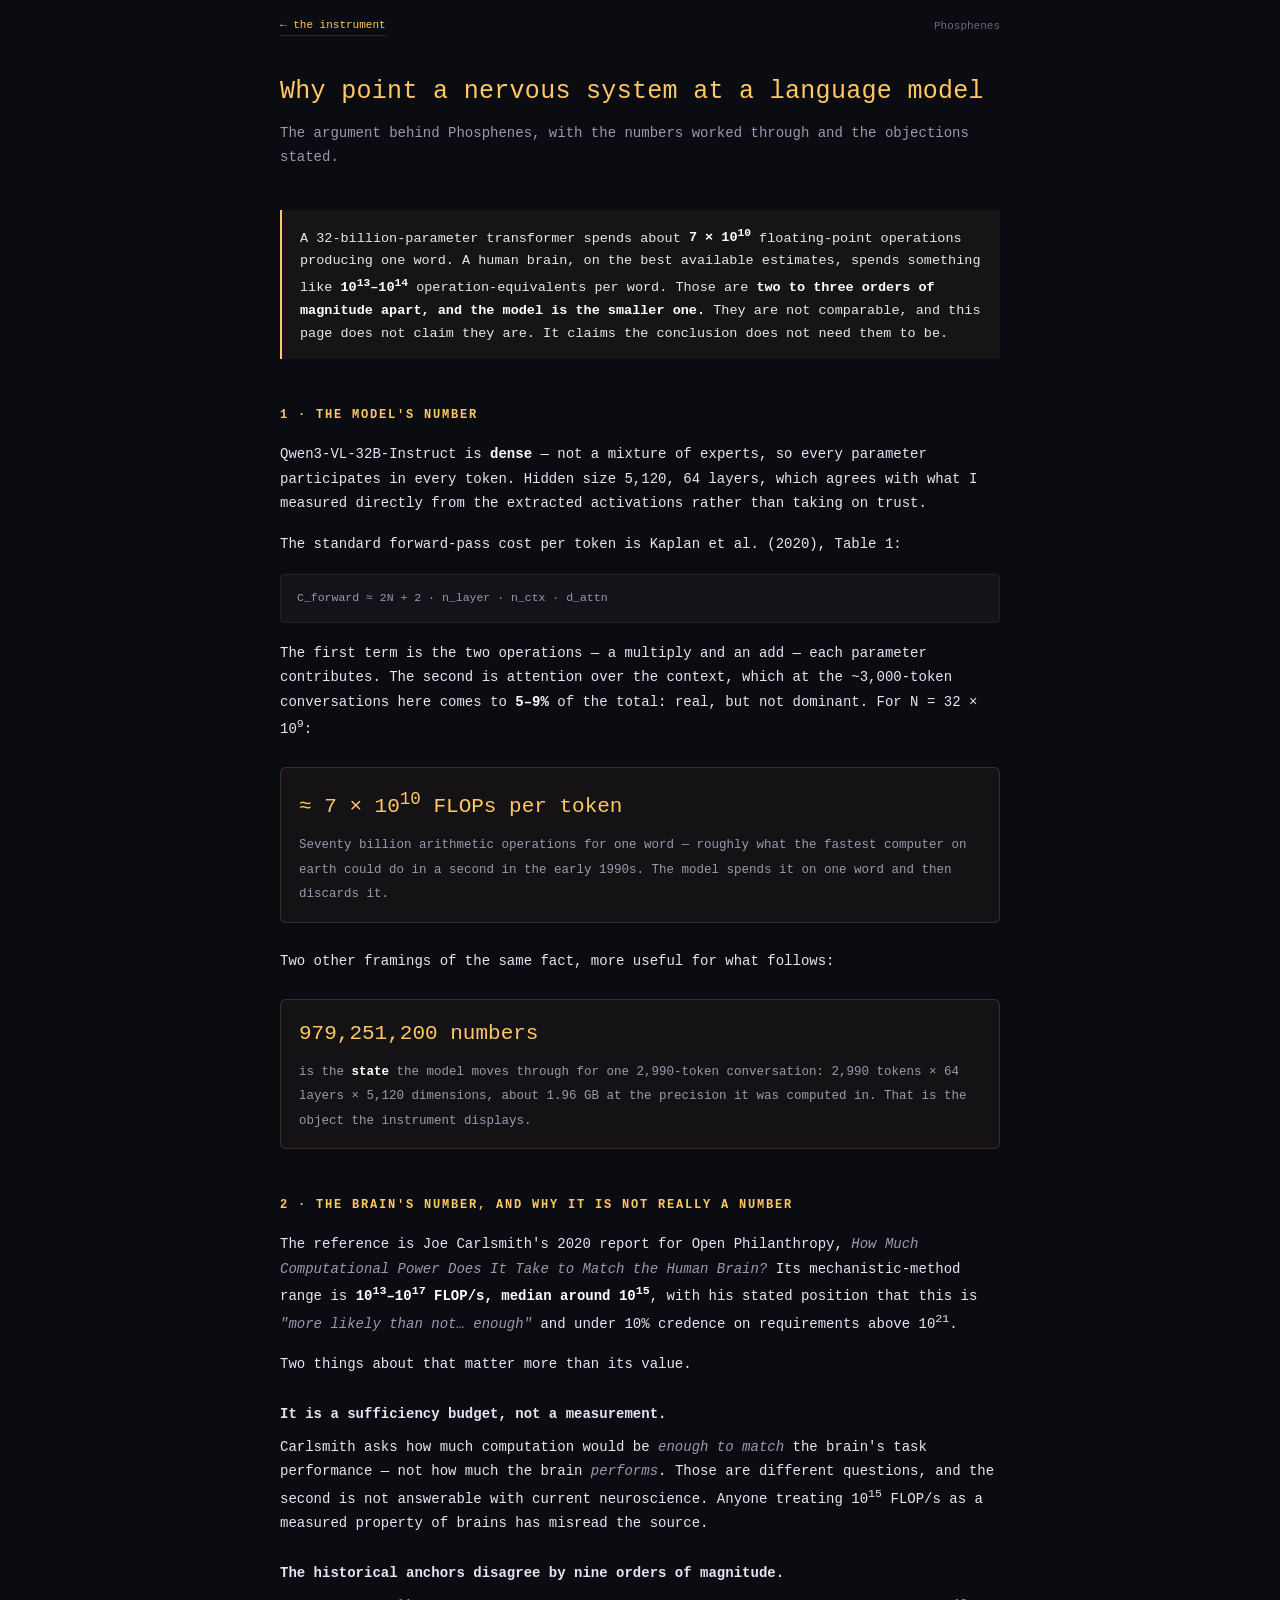
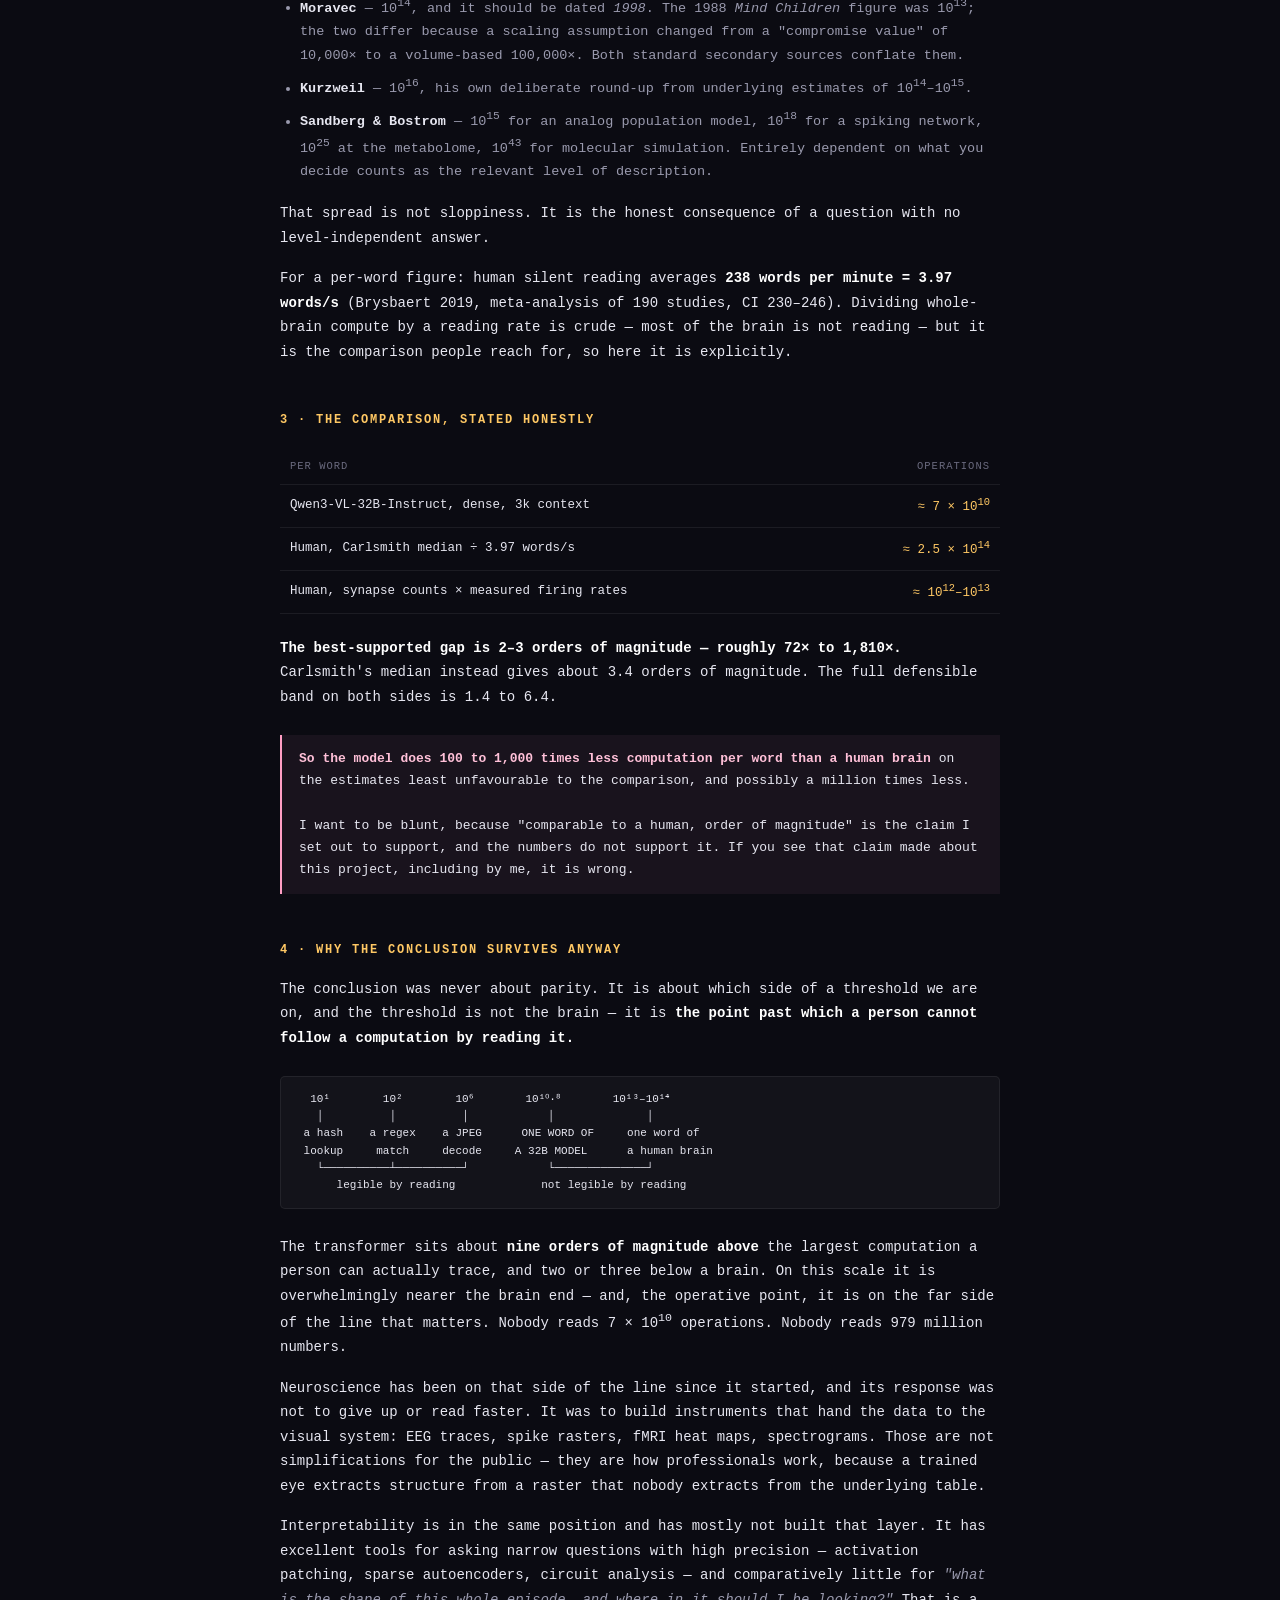
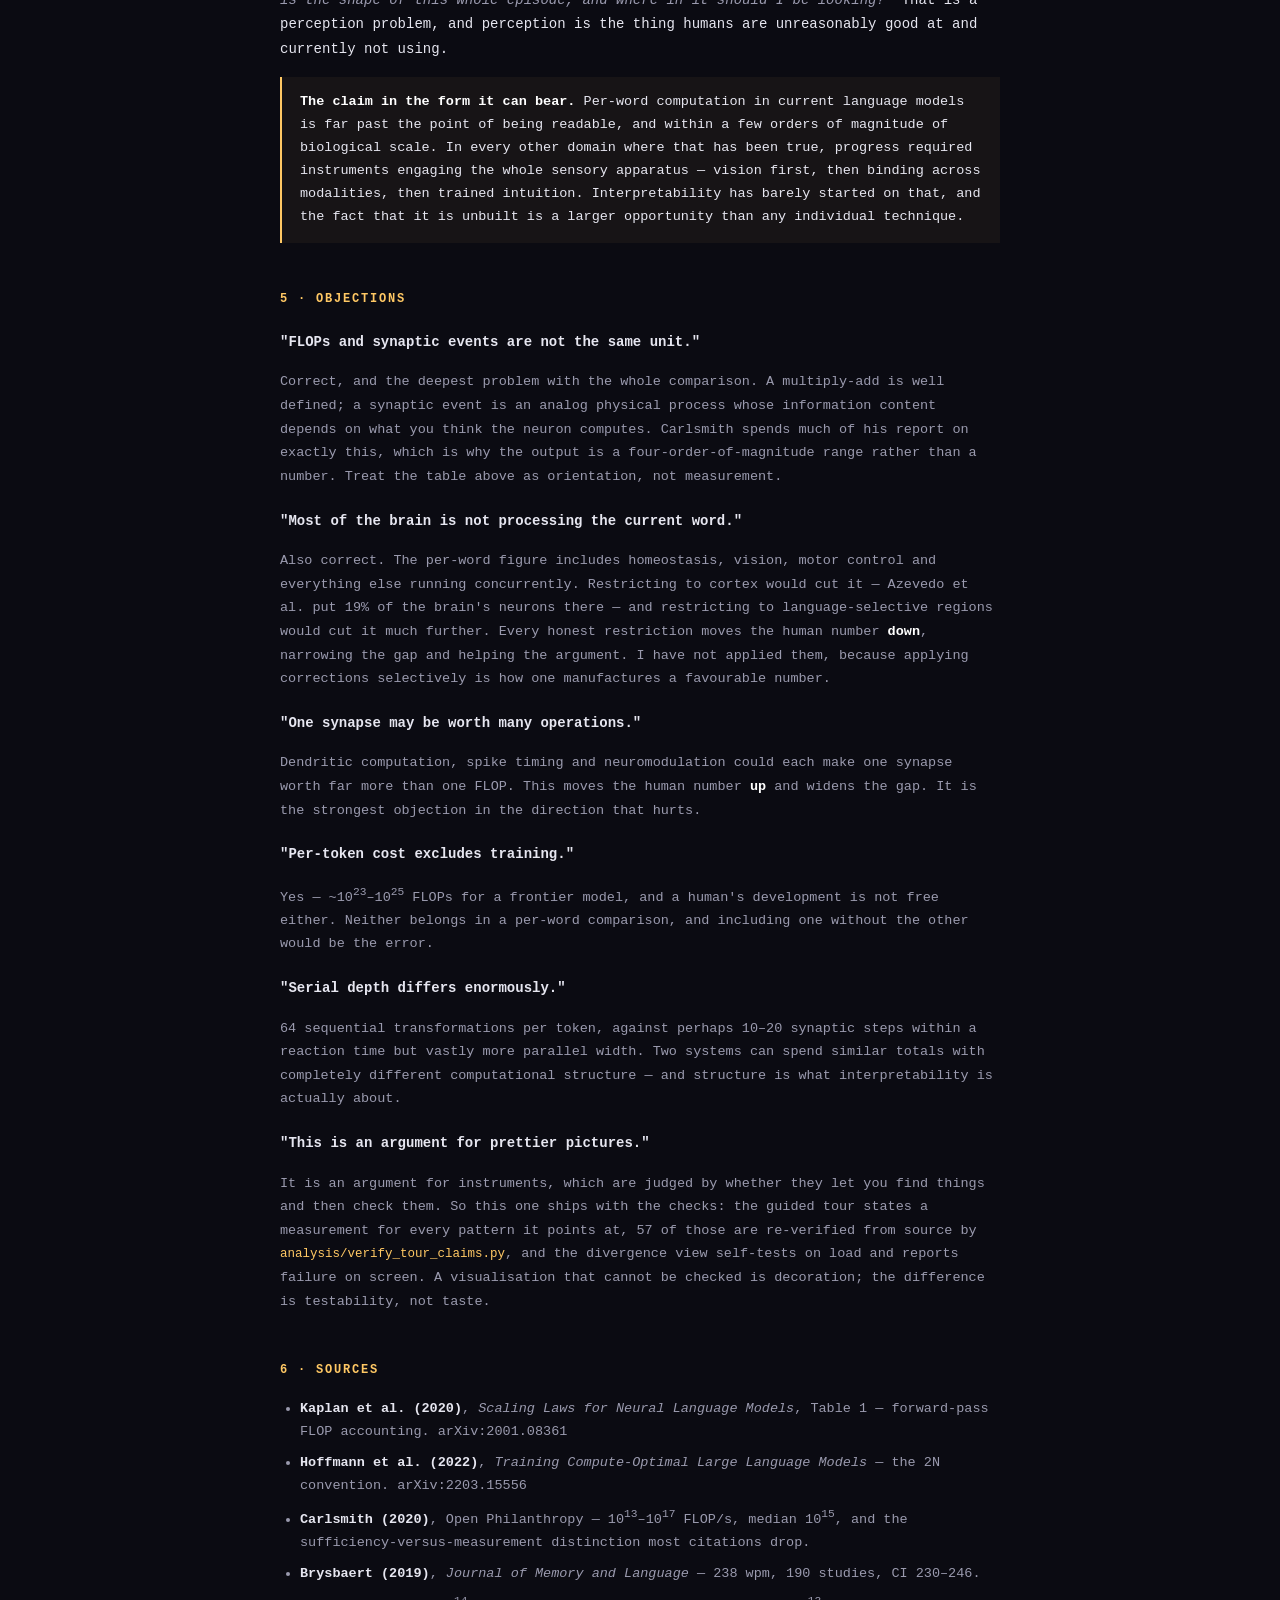
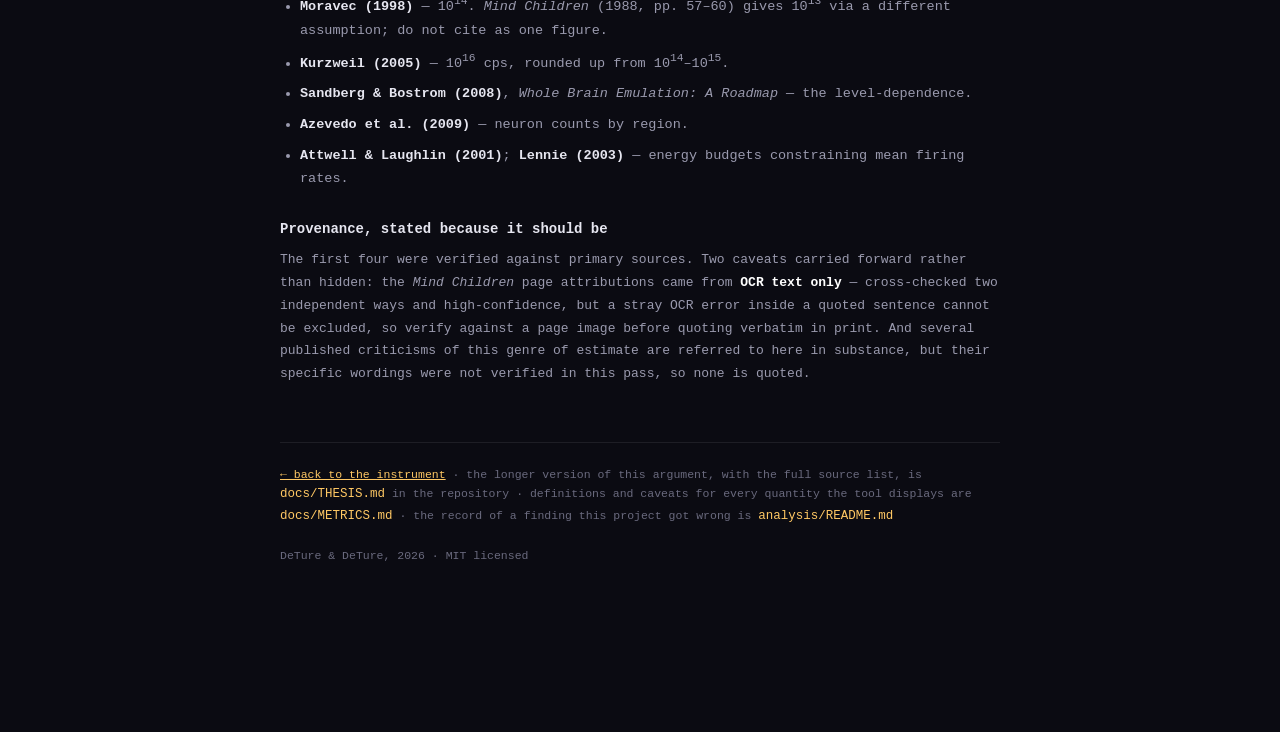
==== web/about.html @ 63e05ae9 "Add the argument (docs/THESIS.md, web/about.html) and correct my own framing THE ARGUMENT, with the " ====
<!DOCTYPE html>
<html lang="en">
<head>
<meta charset="UTF-8">
<meta name="viewport" content="width=device-width, initial-scale=1.0">
<title>Why point a nervous system at a language model — Phosphenes</title>
<meta name="description" content="The argument behind Phosphenes: per-word computation in language models, what it is comparable to, and why interpretability needs perceptual instruments.">
<style>
:root {
    --bg: #0b0b12; --text: #e6e6f0; --dim: #9a9aae; --dimmer: #6a6a7e;
    --amber: #ffc864; --rule: rgba(255,200,100,0.16);
    --mono: 'Menlo','SF Mono','Consolas','Monaco',ui-monospace,monospace;
}
* { margin: 0; padding: 0; box-sizing: border-box; }
body {
    background: var(--bg); color: var(--text);
    font-family: var(--mono); font-size: 14px; line-height: 1.75;
    -webkit-font-smoothing: antialiased;
    padding: 0 5vw 14vh;
}
.wrap { max-width: 720px; margin: 0 auto; }

nav {
    display: flex; align-items: center; gap: 16px;
    padding: 16px 0 40px; font-size: 11px;
}
nav a { color: var(--amber); text-decoration: none; border-bottom: 1px solid var(--rule); }
nav a:hover { border-bottom-color: var(--amber); }
nav .sp { flex: 1; }

h1 { font-size: 25px; font-weight: 400; color: var(--amber); line-height: 1.3; letter-spacing: 0.3px; margin-bottom: 12px; }
.standfirst { color: var(--dim); font-size: 14px; margin-bottom: 40px; }

h2 {
    font-size: 12px; text-transform: uppercase; letter-spacing: 1.8px;
    color: var(--amber); margin: 46px 0 16px; font-weight: 600;
}
h3 { font-size: 14px; color: var(--text); margin: 26px 0 8px; font-weight: 600; }
p { margin-bottom: 16px; }
em { color: var(--dim); }
b, strong { color: #fff; font-weight: 600; }
a { color: var(--amber); }

.lede {
    border-left: 2px solid var(--amber); padding: 14px 18px;
    background: rgba(255,200,100,0.05); margin: 0 0 34px;
    font-size: 13.5px; line-height: 1.7;
}

table { width: 100%; border-collapse: collapse; margin: 18px 0 22px; font-size: 12.5px; }
th, td { text-align: left; padding: 8px 10px; border-bottom: 1px solid rgba(255,255,255,0.07); }
th { color: var(--dimmer); font-weight: 400; font-size: 10.5px; text-transform: uppercase; letter-spacing: 1px; }
td.n { text-align: right; color: var(--amber); font-variant-numeric: tabular-nums; white-space: nowrap; }

pre {
    background: rgba(255,255,255,0.035); border: 1px solid rgba(255,255,255,0.07);
    border-radius: 5px; padding: 14px 16px; margin: 18px 0;
    font-size: 11.5px; line-height: 1.6; color: var(--dim);
    overflow-x: auto;
}
code { color: var(--amber); font-size: 12.5px; }
pre code { color: inherit; font-size: inherit; }

.scale { margin: 26px 0; }
.scale pre { color: var(--text); font-size: 11px; line-height: 1.55; }

.callout {
    border: 1px solid var(--rule); border-radius: 6px;
    padding: 16px 18px; margin: 26px 0; background: rgba(255,200,100,0.04);
}
.callout .big {
    display: block; font-size: 21px; color: var(--amber);
    font-variant-numeric: tabular-nums; margin-bottom: 6px;
}
.callout .cap { font-size: 12.5px; color: var(--dim); line-height: 1.65; }

.warn {
    border-left: 2px solid #ff9ec4; padding: 13px 17px; margin: 26px 0;
    background: rgba(255,158,196,0.06); font-size: 13px; line-height: 1.7;
}
.warn b { color: #ffc0d8; }

.obj { margin: 20px 0; }
.obj > .q { color: var(--text); font-weight: 600; }
.obj > .a { color: var(--dim); font-size: 13.5px; }

ul { margin: 0 0 18px 20px; }
li { margin-bottom: 7px; color: var(--dim); font-size: 13.5px; }
li b { color: var(--text); }

footer {
    margin-top: 56px; padding-top: 22px; border-top: 1px solid rgba(255,255,255,0.08);
    font-size: 11.5px; color: var(--dimmer); line-height: 1.7;
}
@media (max-width: 640px) {
    body { font-size: 13.5px; padding: 0 5vw 12vh; }
    h1 { font-size: 21px; }
    .scale pre { font-size: 8.5px; }
}
</style>
</head>
<body>
<div class="wrap">

<nav>
    <a href="index.html">← the instrument</a>
    <span class="sp"></span>
    <span style="color:var(--dimmer)">Phosphenes</span>
</nav>

<h1>Why point a nervous system at a language model</h1>
<p class="standfirst">
    The argument behind Phosphenes, with the numbers worked through and the
    objections stated.
</p>

<div class="lede">
    A 32-billion-parameter transformer spends about <b>7 × 10<sup>10</sup></b>
    floating-point operations producing one word. A human brain, on the best
    available estimates, spends something like <b>10<sup>13</sup>–10<sup>14</sup></b>
    operation-equivalents per word. Those are <b>two to three orders of magnitude
    apart, and the model is the smaller one.</b> They are not comparable, and this
    page does not claim they are. It claims the conclusion does not need them to be.
</div>

<h2>1 · The model's number</h2>

<p>
    Qwen3-VL-32B-Instruct is <b>dense</b> — not a mixture of experts, so every
    parameter participates in every token. Hidden size 5,120, 64 layers, which
    agrees with what I measured directly from the extracted activations rather than
    taking on trust.
</p>

<p>The standard forward-pass cost per token is Kaplan et al. (2020), Table 1:</p>

<pre><code>C_forward ≈ 2N + 2 · n_layer · n_ctx · d_attn</code></pre>

<p>
    The first term is the two operations — a multiply and an add — each parameter
    contributes. The second is attention over the context, which at the ~3,000-token
    conversations here comes to <b>5–9%</b> of the total: real, but not dominant.
    For N = 32 × 10<sup>9</sup>:
</p>

<div class="callout">
    <span class="big">≈ 7 × 10<sup>10</sup> FLOPs per token</span>
    <span class="cap">
        Seventy billion arithmetic operations for one word — roughly what the
        fastest computer on earth could do in a second in the early 1990s. The
        model spends it on one word and then discards it.
    </span>
</div>

<p>Two other framings of the same fact, more useful for what follows:</p>

<div class="callout">
    <span class="big">979,251,200 numbers</span>
    <span class="cap">
        is the <b>state</b> the model moves through for one 2,990-token
        conversation: 2,990 tokens × 64 layers × 5,120 dimensions, about 1.96 GB
        at the precision it was computed in. That is the object the instrument
        displays.
    </span>
</div>

<h2>2 · The brain's number, and why it is not really a number</h2>

<p>
    The reference is Joe Carlsmith's 2020 report for Open Philanthropy,
    <em>How Much Computational Power Does It Take to Match the Human Brain?</em>
    Its mechanistic-method range is <b>10<sup>13</sup>–10<sup>17</sup> FLOP/s,
    median around 10<sup>15</sup></b>, with his stated position that this is
    <em>"more likely than not… enough"</em> and under 10% credence on requirements
    above 10<sup>21</sup>.
</p>

<p>Two things about that matter more than its value.</p>

<h3>It is a sufficiency budget, not a measurement.</h3>
<p>
    Carlsmith asks how much computation would be <em>enough to match</em> the
    brain's task performance — not how much the brain <em>performs</em>. Those are
    different questions, and the second is not answerable with current
    neuroscience. Anyone treating 10<sup>15</sup> FLOP/s as a measured property of
    brains has misread the source.
</p>

<h3>The historical anchors disagree by nine orders of magnitude.</h3>
<ul>
    <li><b>Moravec</b> — 10<sup>14</sup>, and it should be dated <em>1998</em>.
        The 1988 <em>Mind Children</em> figure was 10<sup>13</sup>; the two differ
        because a scaling assumption changed from a "compromise value" of 10,000×
        to a volume-based 100,000×. Both standard secondary sources conflate them.</li>
    <li><b>Kurzweil</b> — 10<sup>16</sup>, his own deliberate round-up from
        underlying estimates of 10<sup>14</sup>–10<sup>15</sup>.</li>
    <li><b>Sandberg &amp; Bostrom</b> — 10<sup>15</sup> for an analog population
        model, 10<sup>18</sup> for a spiking network, 10<sup>25</sup> at the
        metabolome, 10<sup>43</sup> for molecular simulation. Entirely dependent on
        what you decide counts as the relevant level of description.</li>
</ul>

<p>
    That spread is not sloppiness. It is the honest consequence of a question with
    no level-independent answer.
</p>

<p>
    For a per-word figure: human silent reading averages <b>238 words per minute =
    3.97 words/s</b> (Brysbaert 2019, meta-analysis of 190 studies, CI 230–246).
    Dividing whole-brain compute by a reading rate is crude — most of the brain is
    not reading — but it is the comparison people reach for, so here it is
    explicitly.
</p>

<h2>3 · The comparison, stated honestly</h2>

<table>
    <tr><th>per word</th><th style="text-align:right">operations</th></tr>
    <tr><td>Qwen3-VL-32B-Instruct, dense, 3k context</td><td class="n">≈ 7 × 10<sup>10</sup></td></tr>
    <tr><td>Human, Carlsmith median ÷ 3.97 words/s</td><td class="n">≈ 2.5 × 10<sup>14</sup></td></tr>
    <tr><td>Human, synapse counts × measured firing rates</td><td class="n">≈ 10<sup>12</sup>–10<sup>13</sup></td></tr>
</table>

<p>
    <b>The best-supported gap is 2–3 orders of magnitude — roughly 72× to
    1,810×.</b> Carlsmith's median instead gives about 3.4 orders of magnitude.
    The full defensible band on both sides is 1.4 to 6.4.
</p>

<div class="warn">
    <b>So the model does 100 to 1,000 times less computation per word than a human
    brain</b> on the estimates least unfavourable to the comparison, and possibly a
    million times less.
    <br><br>
    I want to be blunt, because "comparable to a human, order of magnitude" is the
    claim I set out to support, and the numbers do not support it. If you see that
    claim made about this project, including by me, it is wrong.
</div>

<h2>4 · Why the conclusion survives anyway</h2>

<p>
    The conclusion was never about parity. It is about which side of a threshold we
    are on, and the threshold is not the brain — it is <b>the point past which a
    person cannot follow a computation by reading it.</b>
</p>

<div class="scale">
<pre>  10¹        10²        10⁶        10¹⁰·⁸        10¹³–10¹⁴
   │          │          │            │              │
 a hash    a regex    a JPEG      ONE WORD OF     one word of
 lookup     match     decode     A 32B MODEL      a human brain
   └──────────┴──────────┘            └──────────────┘
      legible by reading             not legible by reading</pre>
</div>

<p>
    The transformer sits about <b>nine orders of magnitude above</b> the largest
    computation a person can actually trace, and two or three below a brain. On
    this scale it is overwhelmingly nearer the brain end — and, the operative
    point, it is on the far side of the line that matters. Nobody reads
    7 × 10<sup>10</sup> operations. Nobody reads 979 million numbers.
</p>

<p>
    Neuroscience has been on that side of the line since it started, and its
    response was not to give up or read faster. It was to build instruments that
    hand the data to the visual system: EEG traces, spike rasters, fMRI heat maps,
    spectrograms. Those are not simplifications for the public — they are how
    professionals work, because a trained eye extracts structure from a raster that
    nobody extracts from the underlying table.
</p>

<p>
    Interpretability is in the same position and has mostly not built that layer.
    It has excellent tools for asking narrow questions with high precision —
    activation patching, sparse autoencoders, circuit analysis — and comparatively
    little for <em>"what is the shape of this whole episode, and where in it should
    I be looking?"</em> That is a perception problem, and perception is the thing
    humans are unreasonably good at and currently not using.
</p>

<div class="lede">
    <b>The claim in the form it can bear.</b> Per-word computation in current
    language models is far past the point of being readable, and within a few
    orders of magnitude of biological scale. In every other domain where that has
    been true, progress required instruments engaging the whole sensory apparatus —
    vision first, then binding across modalities, then trained intuition.
    Interpretability has barely started on that, and the fact that it is unbuilt is
    a larger opportunity than any individual technique.
</div>

<h2>5 · Objections</h2>

<div class="obj">
    <p class="q">"FLOPs and synaptic events are not the same unit."</p>
    <p class="a">Correct, and the deepest problem with the whole comparison. A
    multiply-add is well defined; a synaptic event is an analog physical process
    whose information content depends on what you think the neuron computes.
    Carlsmith spends much of his report on exactly this, which is why the output is
    a four-order-of-magnitude range rather than a number. Treat the table above as
    orientation, not measurement.</p>
</div>

<div class="obj">
    <p class="q">"Most of the brain is not processing the current word."</p>
    <p class="a">Also correct. The per-word figure includes homeostasis, vision,
    motor control and everything else running concurrently. Restricting to cortex
    would cut it — Azevedo et al. put 19% of the brain's neurons there — and
    restricting to language-selective regions would cut it much further. Every
    honest restriction moves the human number <b>down</b>, narrowing the gap and
    helping the argument. I have not applied them, because applying corrections
    selectively is how one manufactures a favourable number.</p>
</div>

<div class="obj">
    <p class="q">"One synapse may be worth many operations."</p>
    <p class="a">Dendritic computation, spike timing and neuromodulation could each
    make one synapse worth far more than one FLOP. This moves the human number
    <b>up</b> and widens the gap. It is the strongest objection in the direction
    that hurts.</p>
</div>

<div class="obj">
    <p class="q">"Per-token cost excludes training."</p>
    <p class="a">Yes — ~10<sup>23</sup>–10<sup>25</sup> FLOPs for a frontier model,
    and a human's development is not free either. Neither belongs in a per-word
    comparison, and including one without the other would be the error.</p>
</div>

<div class="obj">
    <p class="q">"Serial depth differs enormously."</p>
    <p class="a">64 sequential transformations per token, against perhaps 10–20
    synaptic steps within a reaction time but vastly more parallel width. Two
    systems can spend similar totals with completely different computational
    structure — and structure is what interpretability is actually about.</p>
</div>

<div class="obj">
    <p class="q">"This is an argument for prettier pictures."</p>
    <p class="a">It is an argument for instruments, which are judged by whether they
    let you find things and then check them. So this one ships with the checks: the
    guided tour states a measurement for every pattern it points at, 57 of those are
    re-verified from source by <code>analysis/verify_tour_claims.py</code>, and the
    divergence view self-tests on load and reports failure on screen. A
    visualisation that cannot be checked is decoration; the difference is
    testability, not taste.</p>
</div>

<h2>6 · Sources</h2>
<ul>
    <li><b>Kaplan et al. (2020)</b>, <em>Scaling Laws for Neural Language Models</em>,
        Table 1 — forward-pass FLOP accounting. arXiv:2001.08361</li>
    <li><b>Hoffmann et al. (2022)</b>, <em>Training Compute-Optimal Large Language
        Models</em> — the 2N convention. arXiv:2203.15556</li>
    <li><b>Carlsmith (2020)</b>, Open Philanthropy — 10<sup>13</sup>–10<sup>17</sup>
        FLOP/s, median 10<sup>15</sup>, and the sufficiency-versus-measurement
        distinction most citations drop.</li>
    <li><b>Brysbaert (2019)</b>, <em>Journal of Memory and Language</em> — 238 wpm,
        190 studies, CI 230–246.</li>
    <li><b>Moravec (1998)</b> — 10<sup>14</sup>. <em>Mind Children</em> (1988,
        pp. 57–60) gives 10<sup>13</sup> via a different assumption; do not cite as
        one figure.</li>
    <li><b>Kurzweil (2005)</b> — 10<sup>16</sup> cps, rounded up from
        10<sup>14</sup>–10<sup>15</sup>.</li>
    <li><b>Sandberg &amp; Bostrom (2008)</b>, <em>Whole Brain Emulation: A
        Roadmap</em> — the level-dependence.</li>
    <li><b>Azevedo et al. (2009)</b> — neuron counts by region.</li>
    <li><b>Attwell &amp; Laughlin (2001)</b>; <b>Lennie (2003)</b> — energy budgets
        constraining mean firing rates.</li>
</ul>

<h3>Provenance, stated because it should be</h3>
<p style="color:var(--dim); font-size:13px">
    The first four were verified against primary sources. Two caveats carried
    forward rather than hidden: the <em>Mind Children</em> page attributions came
    from <b>OCR text only</b> — cross-checked two independent ways and
    high-confidence, but a stray OCR error inside a quoted sentence cannot be
    excluded, so verify against a page image before quoting verbatim in print. And
    several published criticisms of this genre of estimate are referred to here in
    substance, but their specific wordings were not verified in this pass, so none
    is quoted.
</p>

<footer>
    <a href="index.html">← back to the instrument</a> ·
    the longer version of this argument, with the full source list, is
    <code>docs/THESIS.md</code> in the repository ·
    definitions and caveats for every quantity the tool displays are
    <code>docs/METRICS.md</code> ·
    the record of a finding this project got wrong is
    <code>analysis/README.md</code>
    <br><br>
    DeTure &amp; DeTure, 2026 · MIT licensed
</footer>

</div>
</body>
</html>
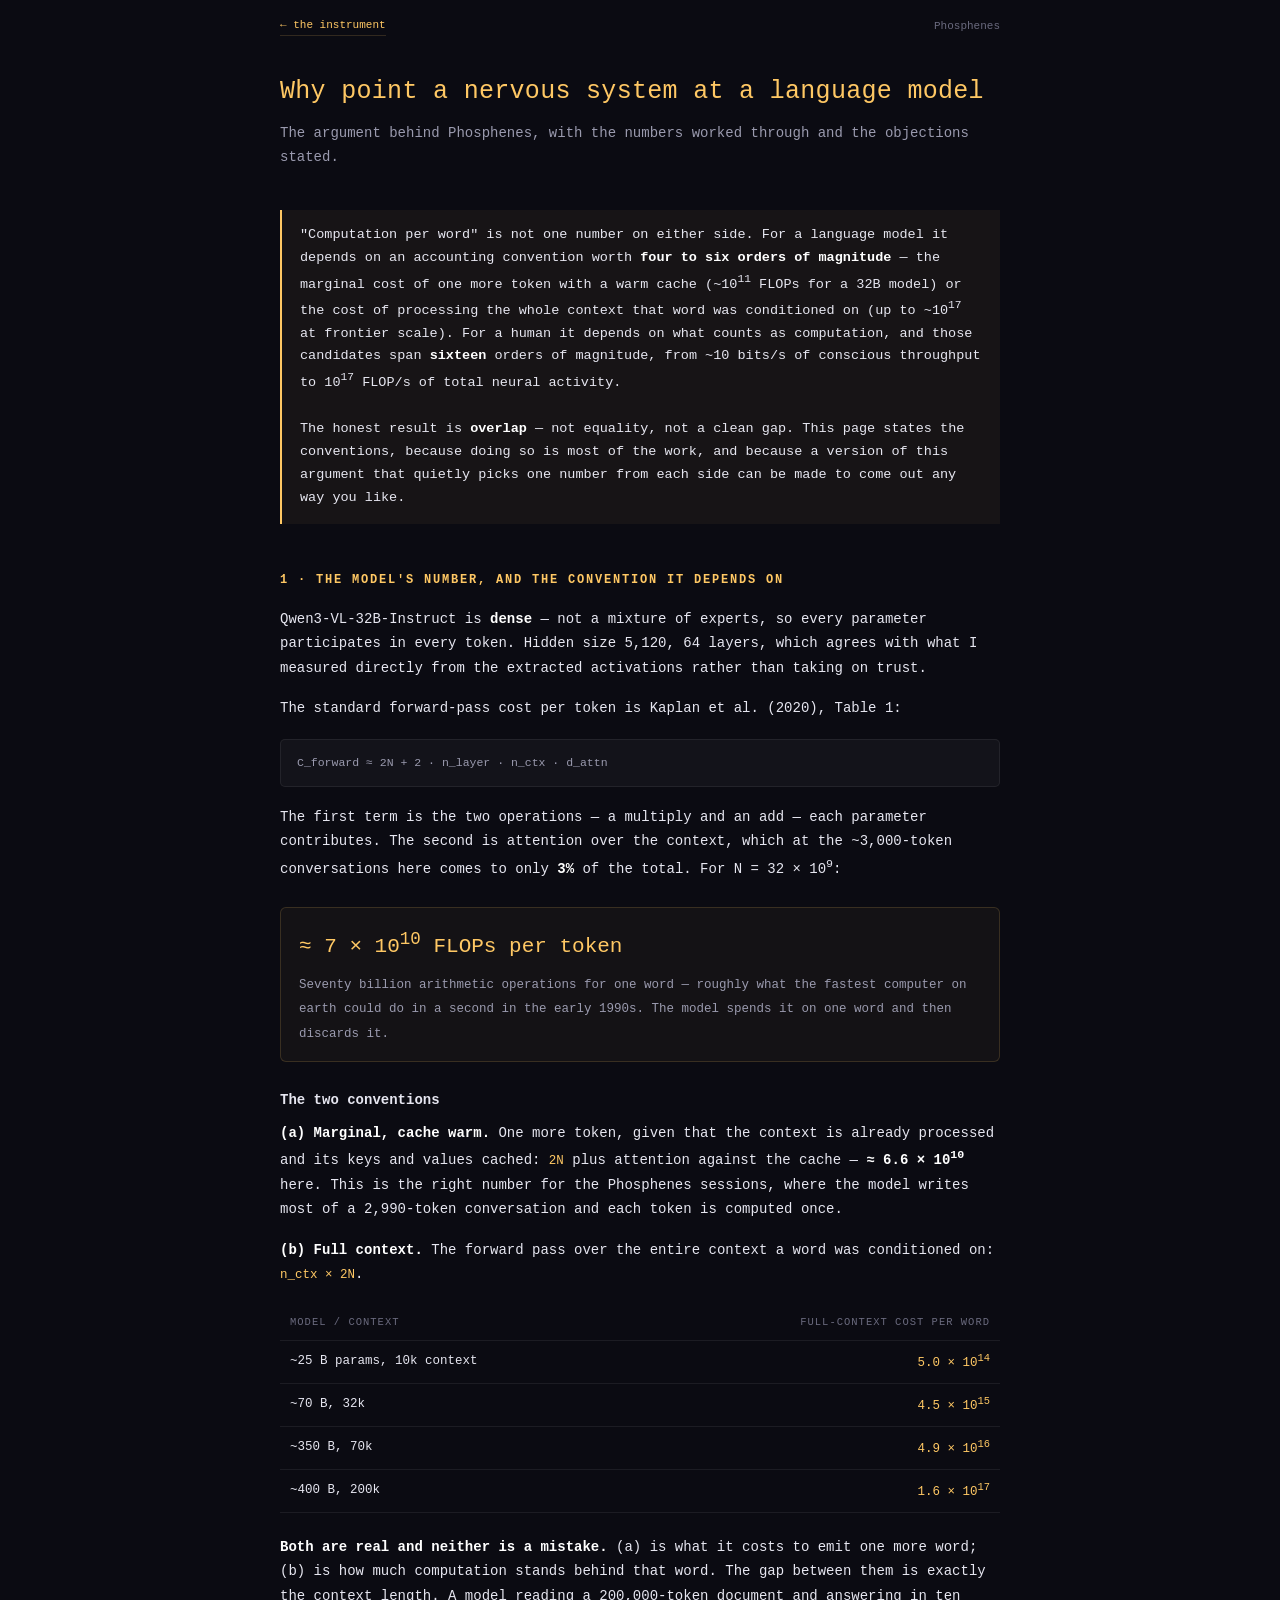
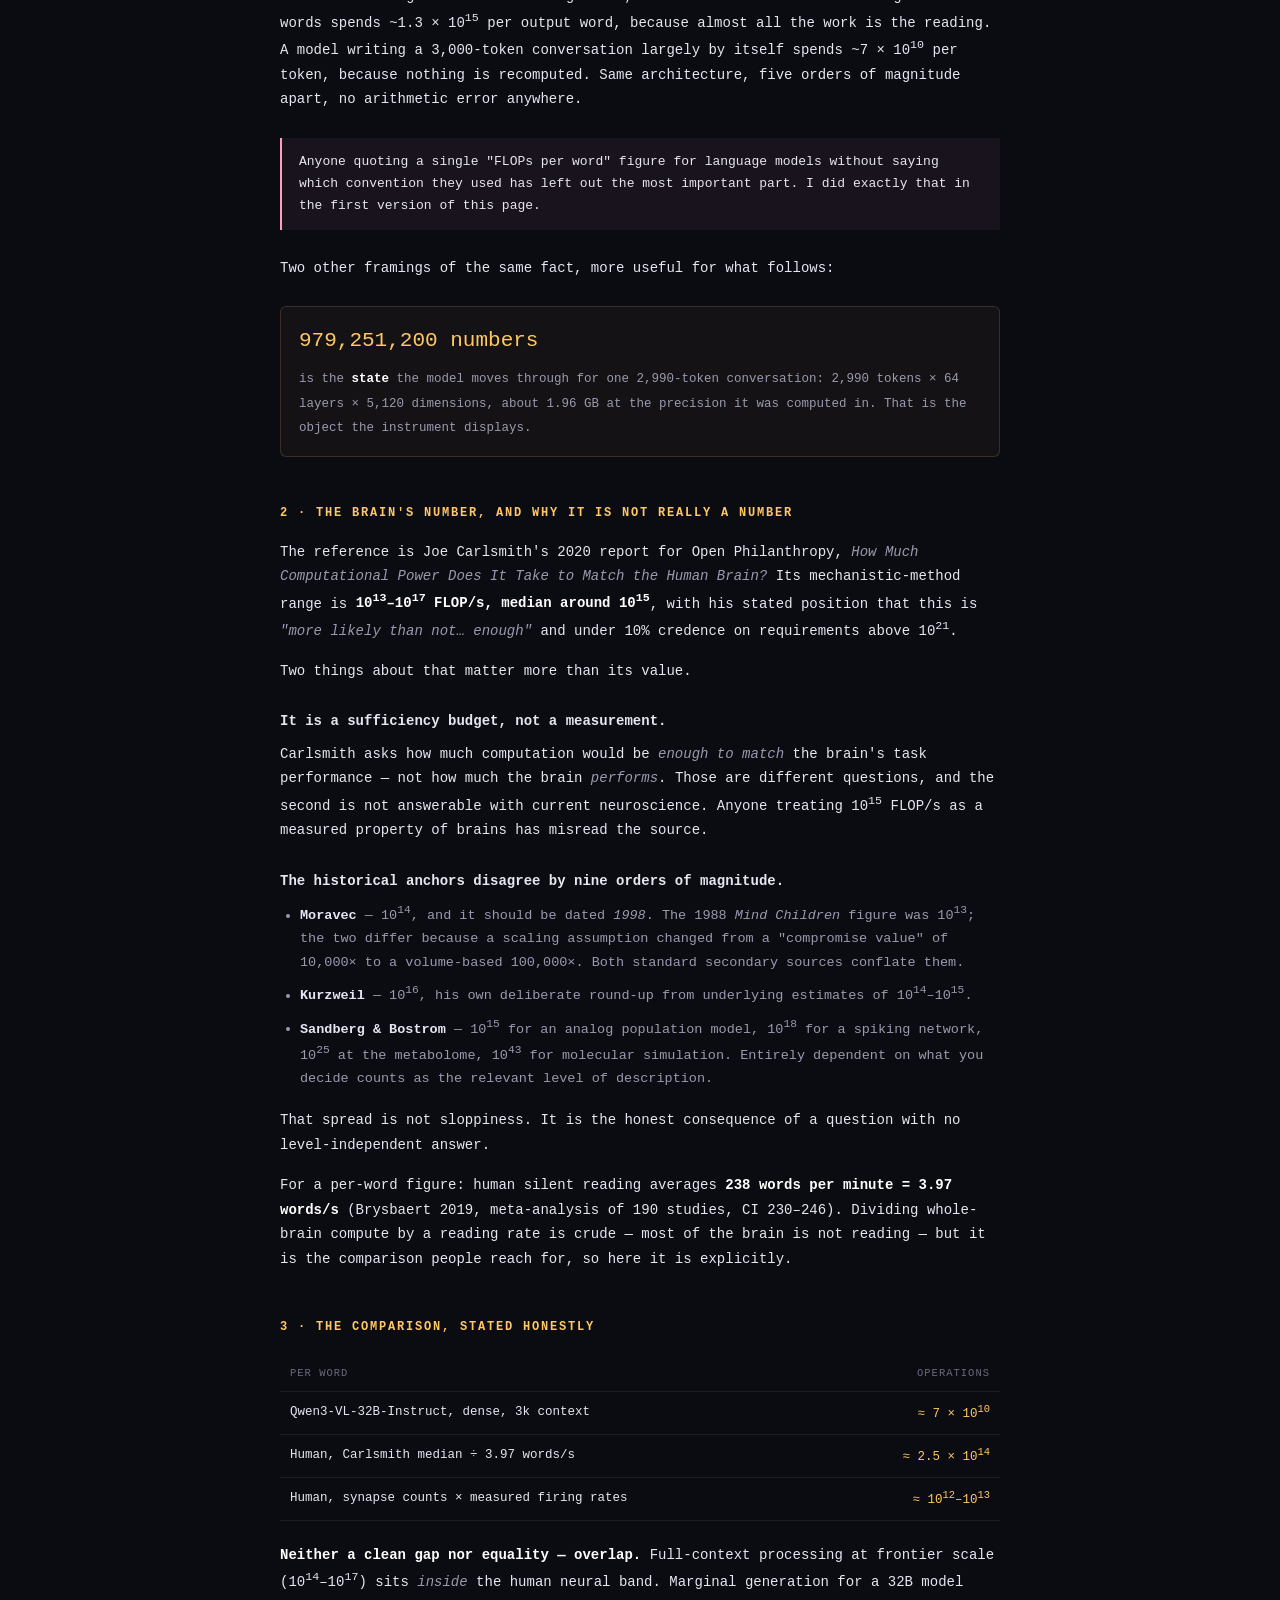
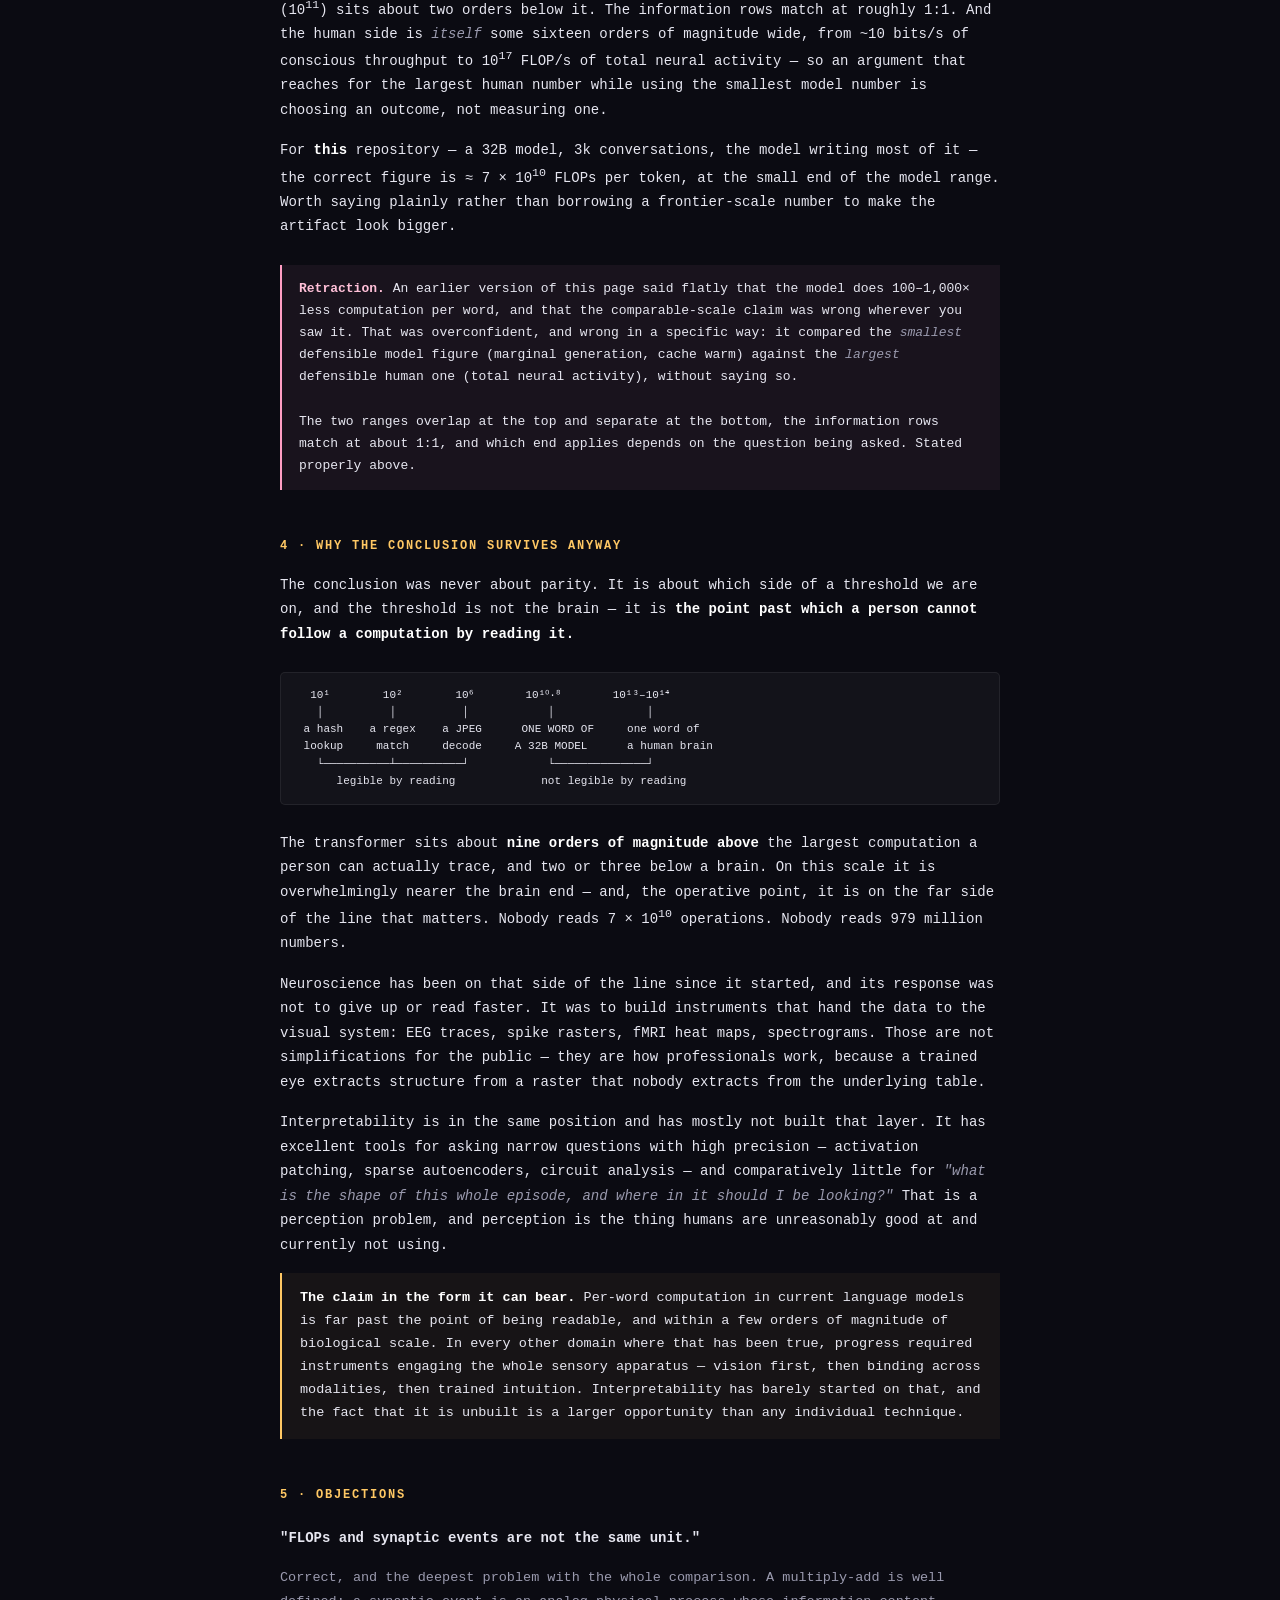
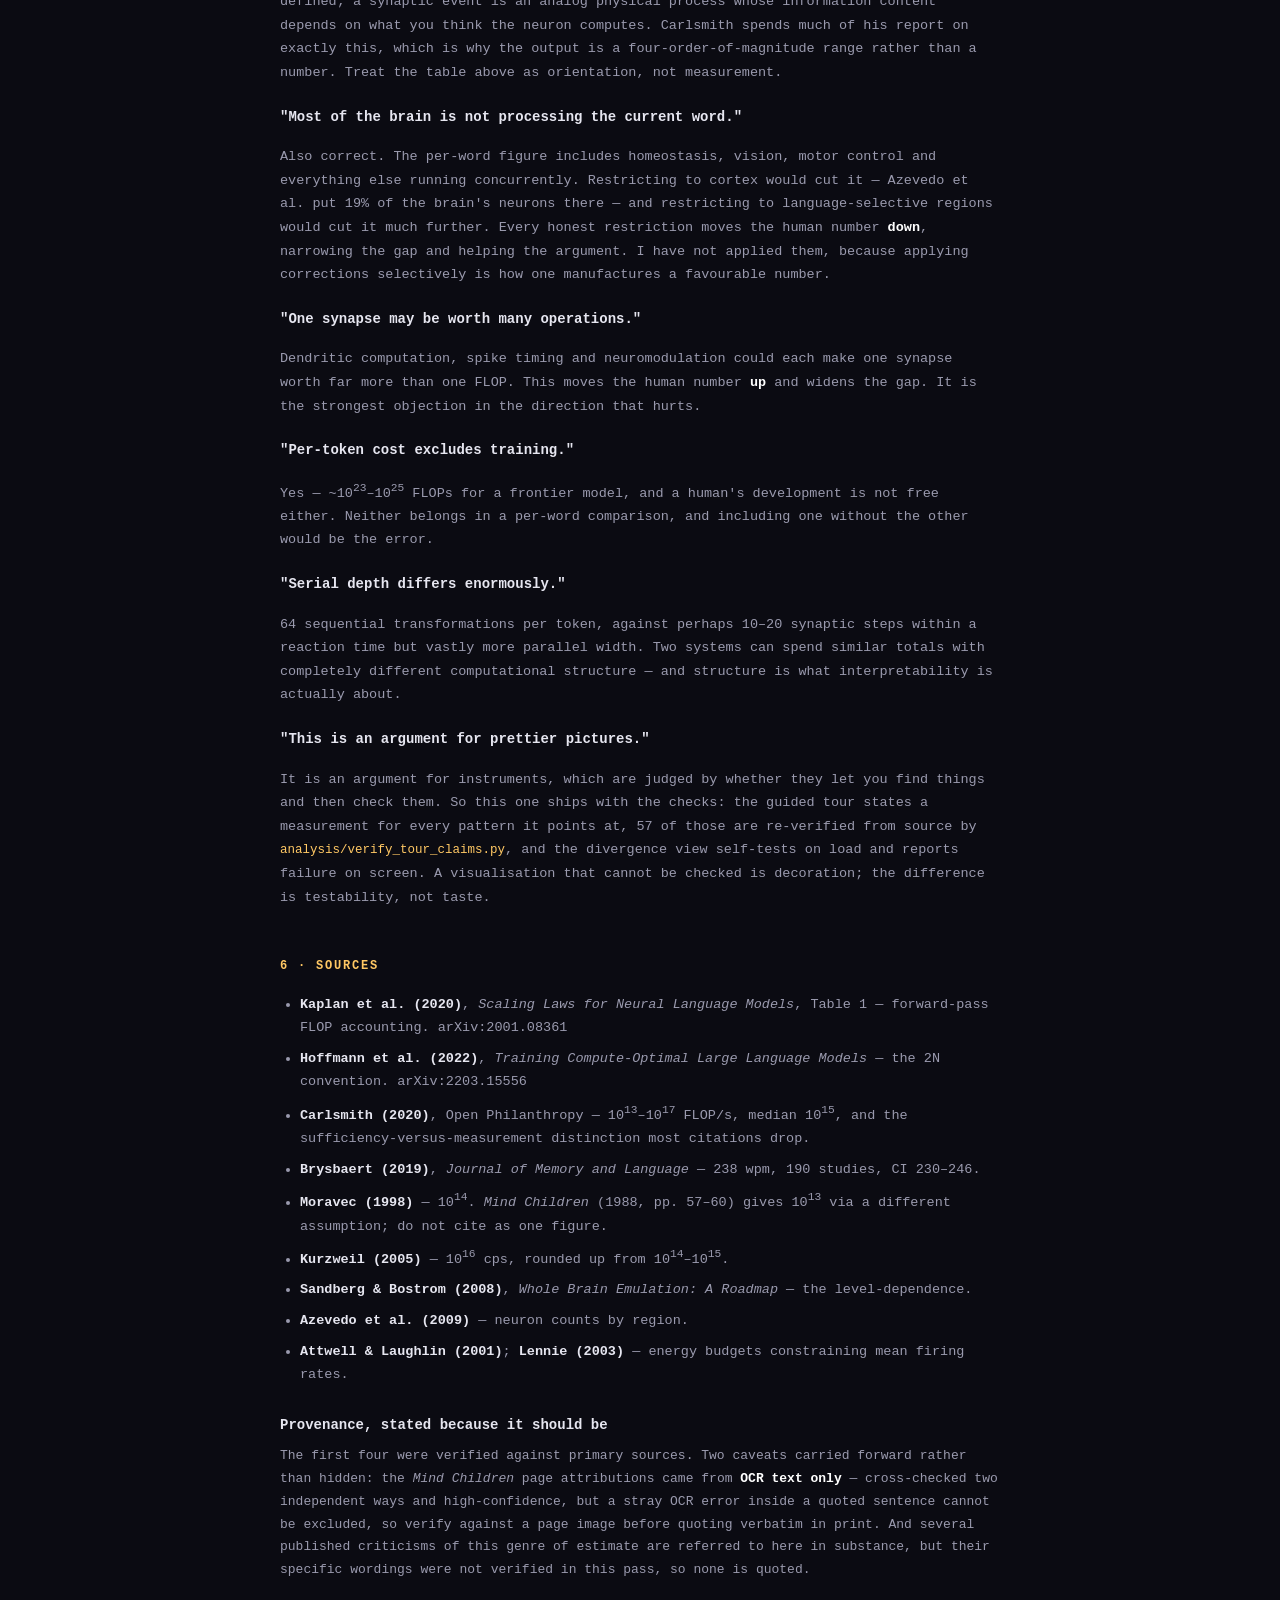
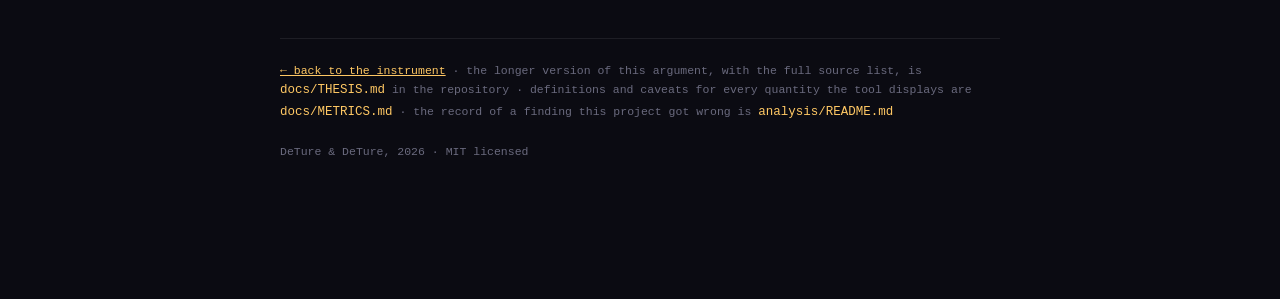
==== commit e218d129: "Retract the deflationary compute claim; state both conventions I asserted on 2026-07-27 that per-wor" ====
--- a/web/about.html
+++ b/web/about.html
@@ -115,15 +115,22 @@
 </p>
 
 <div class="lede">
-    A 32-billion-parameter transformer spends about <b>7 × 10<sup>10</sup></b>
-    floating-point operations producing one word. A human brain, on the best
-    available estimates, spends something like <b>10<sup>13</sup>–10<sup>14</sup></b>
-    operation-equivalents per word. Those are <b>two to three orders of magnitude
-    apart, and the model is the smaller one.</b> They are not comparable, and this
-    page does not claim they are. It claims the conclusion does not need them to be.
-</div>
-
-<h2>1 · The model's number</h2>
+    "Computation per word" is not one number on either side. For a language model it
+    depends on an accounting convention worth <b>four to six orders of magnitude</b>
+    — the marginal cost of one more token with a warm cache (~10<sup>11</sup> FLOPs
+    for a 32B model) or the cost of processing the whole context that word was
+    conditioned on (up to ~10<sup>17</sup> at frontier scale). For a human it depends
+    on what counts as computation, and those candidates span <b>sixteen</b> orders of
+    magnitude, from ~10 bits/s of conscious throughput to 10<sup>17</sup> FLOP/s of
+    total neural activity.
+    <br><br>
+    The honest result is <b>overlap</b> — not equality, not a clean gap. This page
+    states the conventions, because doing so is most of the work, and because a
+    version of this argument that quietly picks one number from each side can be made
+    to come out any way you like.
+</div>
+
+<h2>1 · The model's number, and the convention it depends on</h2>
 
 <p>
     Qwen3-VL-32B-Instruct is <b>dense</b> — not a mixture of experts, so every
@@ -139,7 +146,7 @@
 <p>
     The first term is the two operations — a multiply and an add — each parameter
     contributes. The second is attention over the context, which at the ~3,000-token
-    conversations here comes to <b>5–9%</b> of the total: real, but not dominant.
+    conversations here comes to only <b>3%</b> of the total.
     For N = 32 × 10<sup>9</sup>:
 </p>
 
@@ -150,6 +157,41 @@
         fastest computer on earth could do in a second in the early 1990s. The
         model spends it on one word and then discards it.
     </span>
+</div>
+
+<h3>The two conventions</h3>
+<p>
+    <b>(a) Marginal, cache warm.</b> One more token, given that the context is already
+    processed and its keys and values cached: <code>2N</code> plus attention against
+    the cache — <b>≈ 6.6 × 10<sup>10</sup></b> here. This is the right number for the
+    Phosphenes sessions, where the model writes most of a 2,990-token conversation and
+    each token is computed once.
+</p>
+<p>
+    <b>(b) Full context.</b> The forward pass over the entire context a word was
+    conditioned on: <code>n_ctx × 2N</code>.
+</p>
+<table>
+    <tr><th>model / context</th><th style="text-align:right">full-context cost per word</th></tr>
+    <tr><td>~25 B params, 10k context</td><td class="n">5.0 × 10<sup>14</sup></td></tr>
+    <tr><td>~70 B, 32k</td><td class="n">4.5 × 10<sup>15</sup></td></tr>
+    <tr><td>~350 B, 70k</td><td class="n">4.9 × 10<sup>16</sup></td></tr>
+    <tr><td>~400 B, 200k</td><td class="n">1.6 × 10<sup>17</sup></td></tr>
+</table>
+<p>
+    <b>Both are real and neither is a mistake.</b> (a) is what it costs to emit one
+    more word; (b) is how much computation stands behind that word. The gap between
+    them is exactly the context length. A model reading a 200,000-token document and
+    answering in ten words spends ~1.3 × 10<sup>15</sup> per output word, because
+    almost all the work is the reading. A model writing a 3,000-token conversation
+    largely by itself spends ~7 × 10<sup>10</sup> per token, because nothing is
+    recomputed. Same architecture, five orders of magnitude apart, no arithmetic error
+    anywhere.
+</p>
+<div class="warn">
+    Anyone quoting a single "FLOPs per word" figure for language models without saying
+    which convention they used has left out the most important part. I did exactly that
+    in the first version of this page.
 </div>
 
 <p>Two other framings of the same fact, more useful for what follows:</p>
@@ -223,19 +265,33 @@
 </table>
 
 <p>
-    <b>The best-supported gap is 2–3 orders of magnitude — roughly 72× to
-    1,810×.</b> Carlsmith's median instead gives about 3.4 orders of magnitude.
-    The full defensible band on both sides is 1.4 to 6.4.
+    <b>Neither a clean gap nor equality — overlap.</b> Full-context processing at
+    frontier scale (10<sup>14</sup>–10<sup>17</sup>) sits <em>inside</em> the human
+    neural band. Marginal generation for a 32B model (10<sup>11</sup>) sits about two
+    orders below it. The information rows match at roughly 1:1. And the human side is
+    <em>itself</em> some sixteen orders of magnitude wide, from ~10 bits/s of
+    conscious throughput to 10<sup>17</sup> FLOP/s of total neural activity — so an
+    argument that reaches for the largest human number while using the smallest model
+    number is choosing an outcome, not measuring one.
+</p>
+<p>
+    For <b>this</b> repository — a 32B model, 3k conversations, the model writing most
+    of it — the correct figure is ≈ 7 × 10<sup>10</sup> FLOPs per token, at the small
+    end of the model range. Worth saying plainly rather than borrowing a
+    frontier-scale number to make the artifact look bigger.
 </p>
 
 <div class="warn">
-    <b>So the model does 100 to 1,000 times less computation per word than a human
-    brain</b> on the estimates least unfavourable to the comparison, and possibly a
-    million times less.
+    <b>Retraction.</b> An earlier version of this page said flatly that the model
+    does 100–1,000× less computation per word, and that the comparable-scale claim
+    was wrong wherever you saw it. That was overconfident, and wrong in a specific
+    way: it compared the <em>smallest</em> defensible model figure (marginal
+    generation, cache warm) against the <em>largest</em> defensible human one (total
+    neural activity), without saying so.
     <br><br>
-    I want to be blunt, because "comparable to a human, order of magnitude" is the
-    claim I set out to support, and the numbers do not support it. If you see that
-    claim made about this project, including by me, it is wrong.
+    The two ranges overlap at the top and separate at the bottom, the information
+    rows match at about 1:1, and which end applies depends on the question being
+    asked. Stated properly above.
 </div>
 
 <h2>4 · Why the conclusion survives anyway</h2>
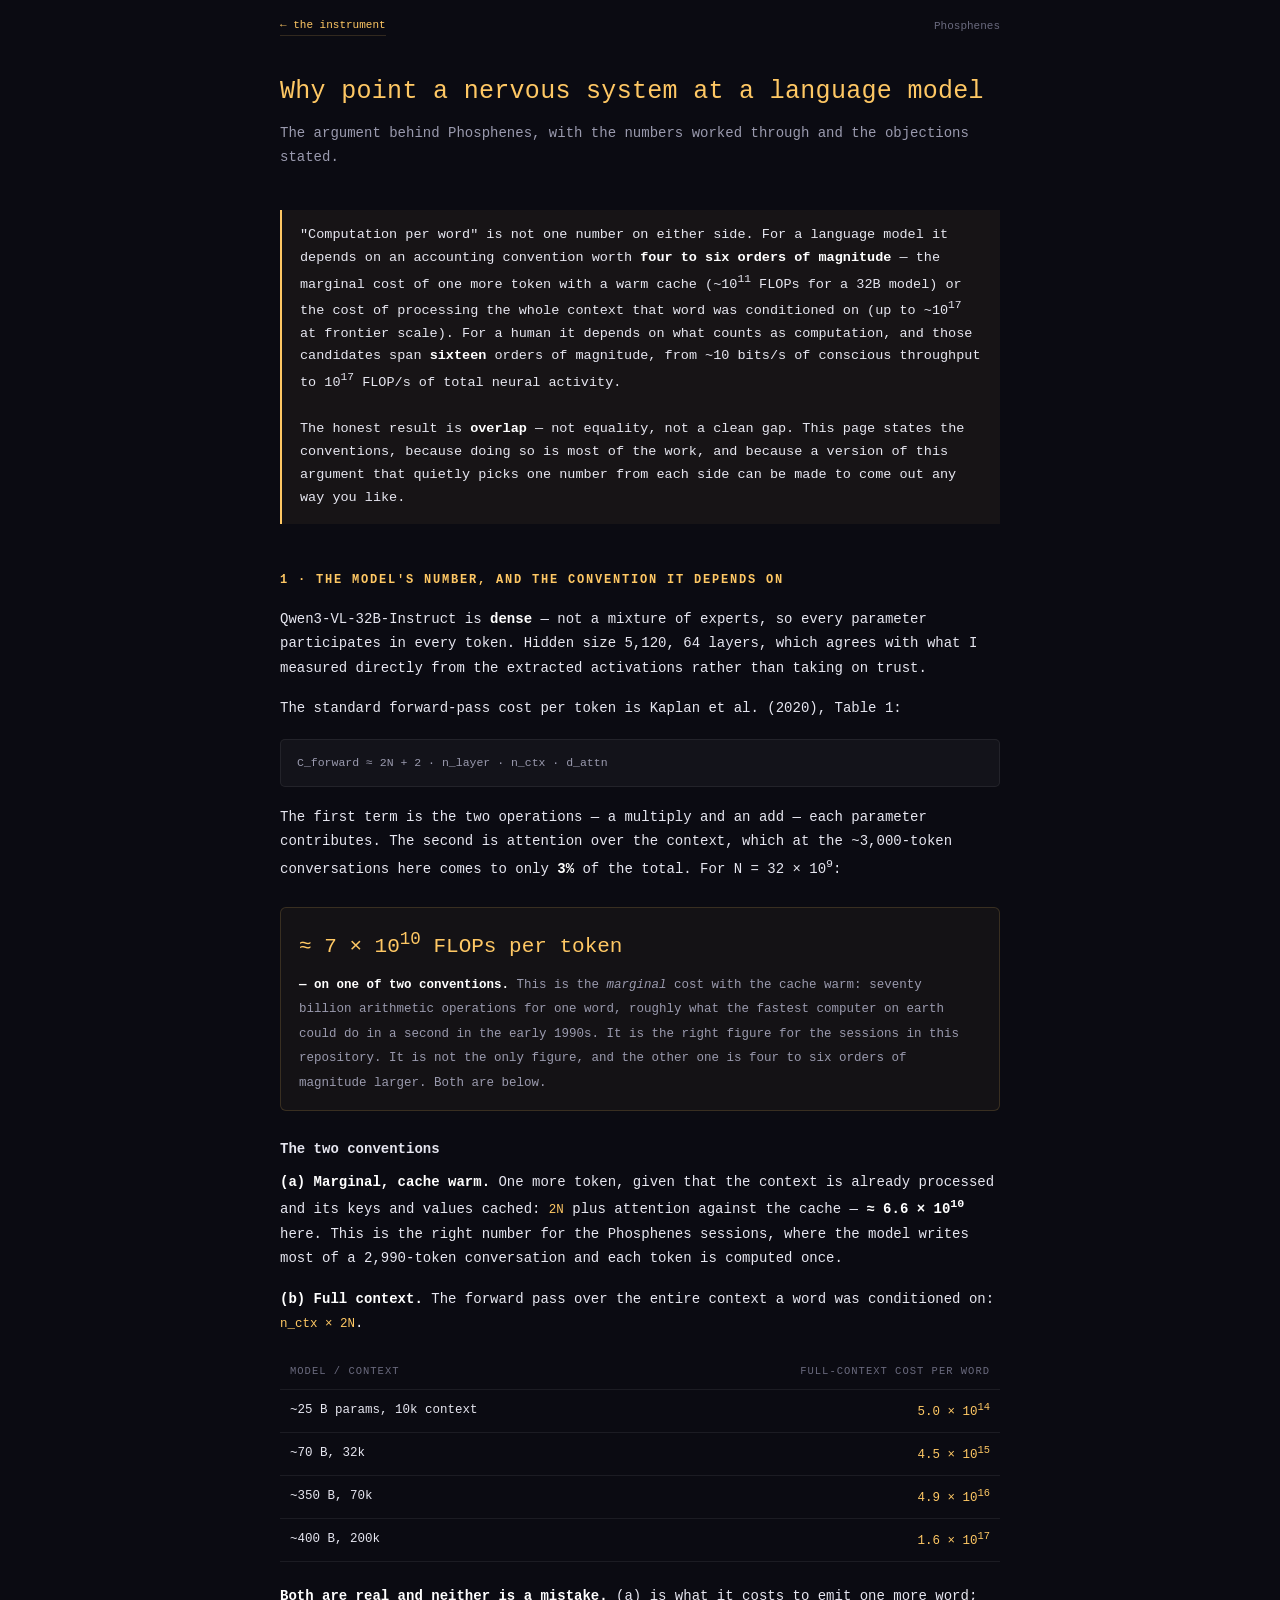
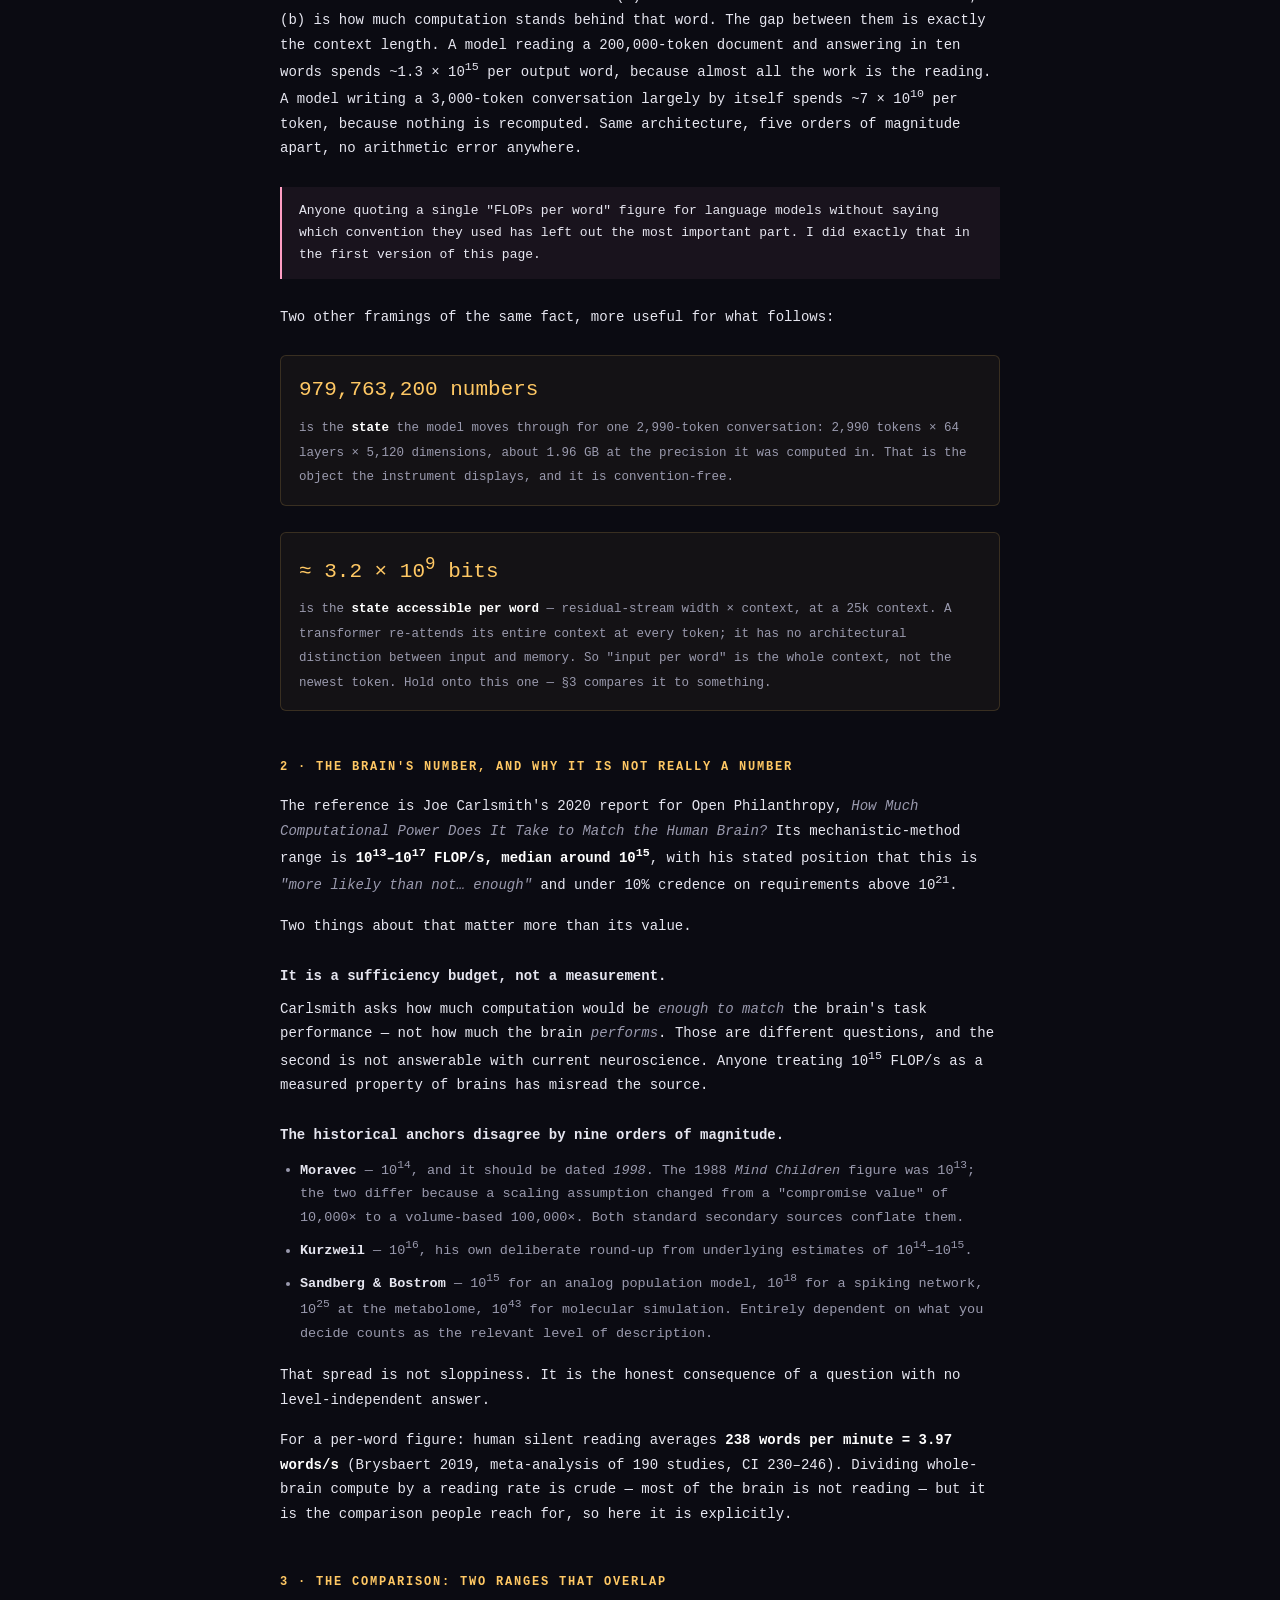
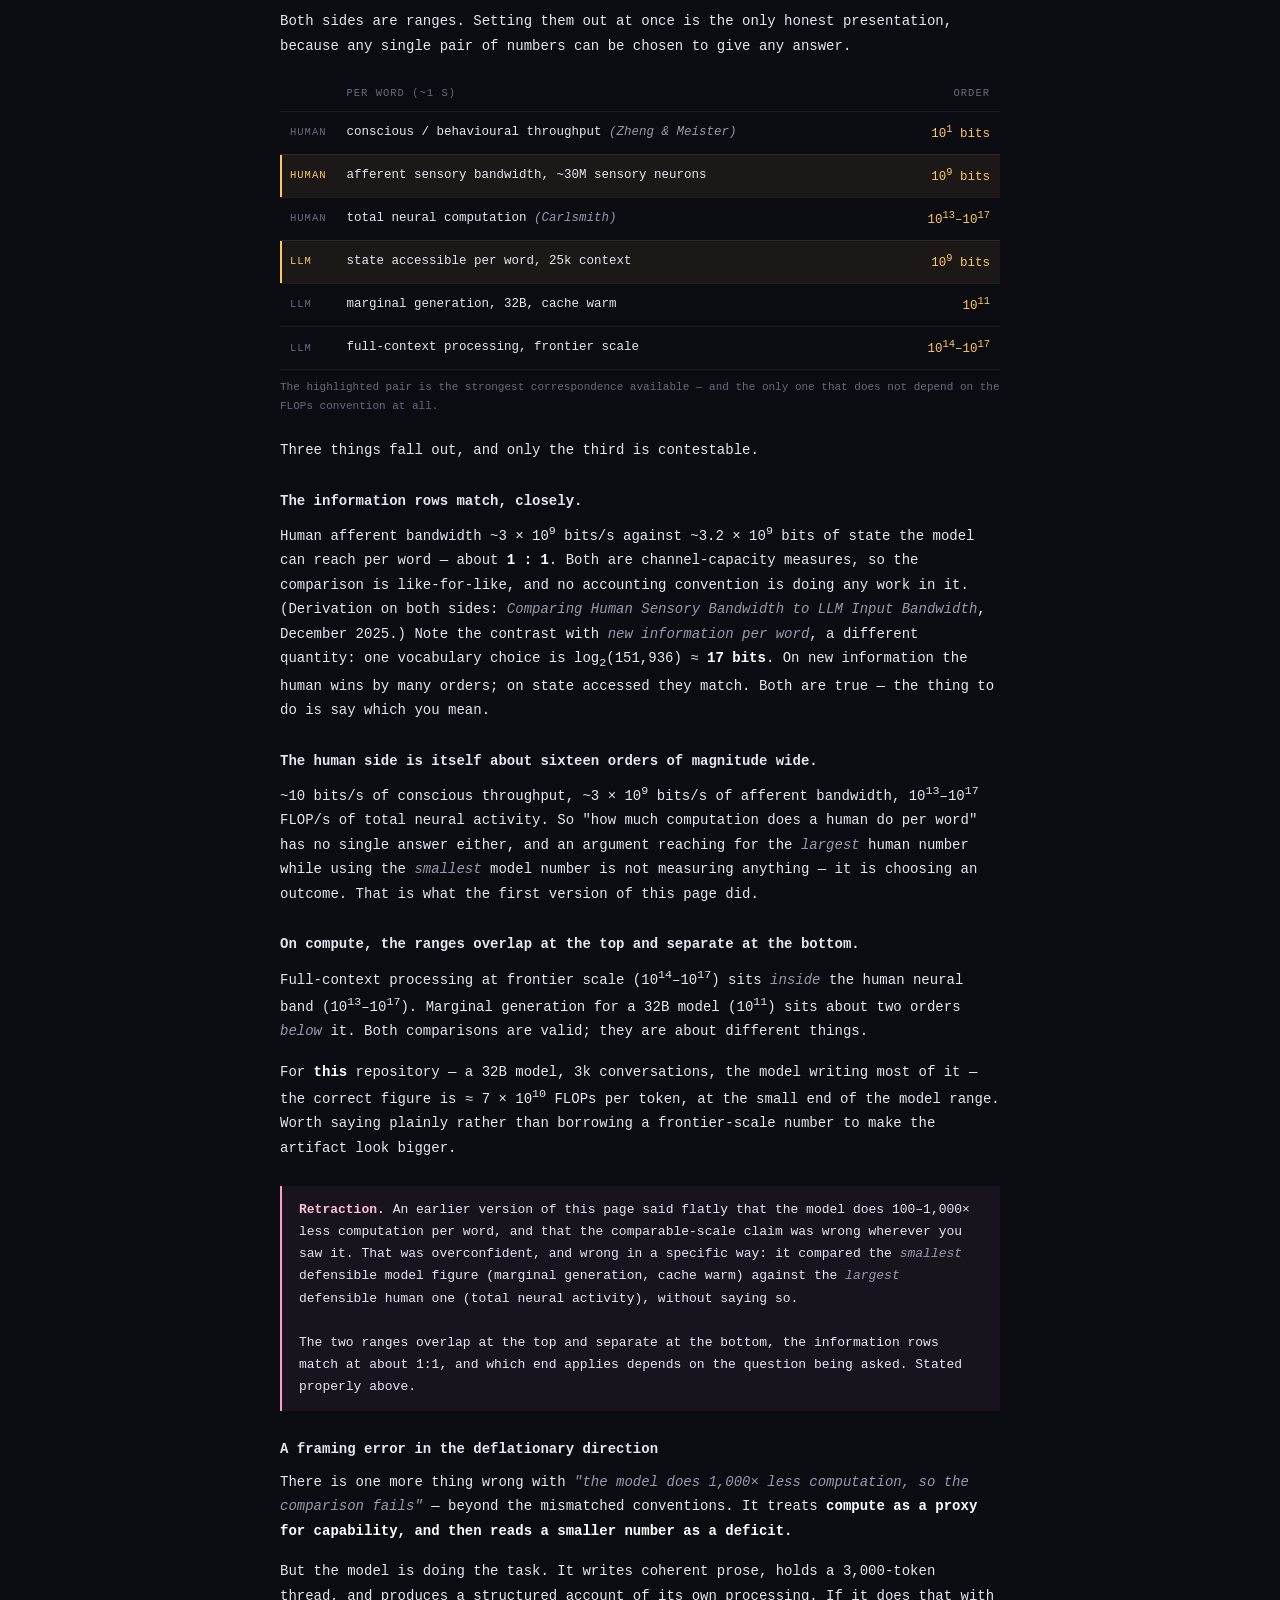
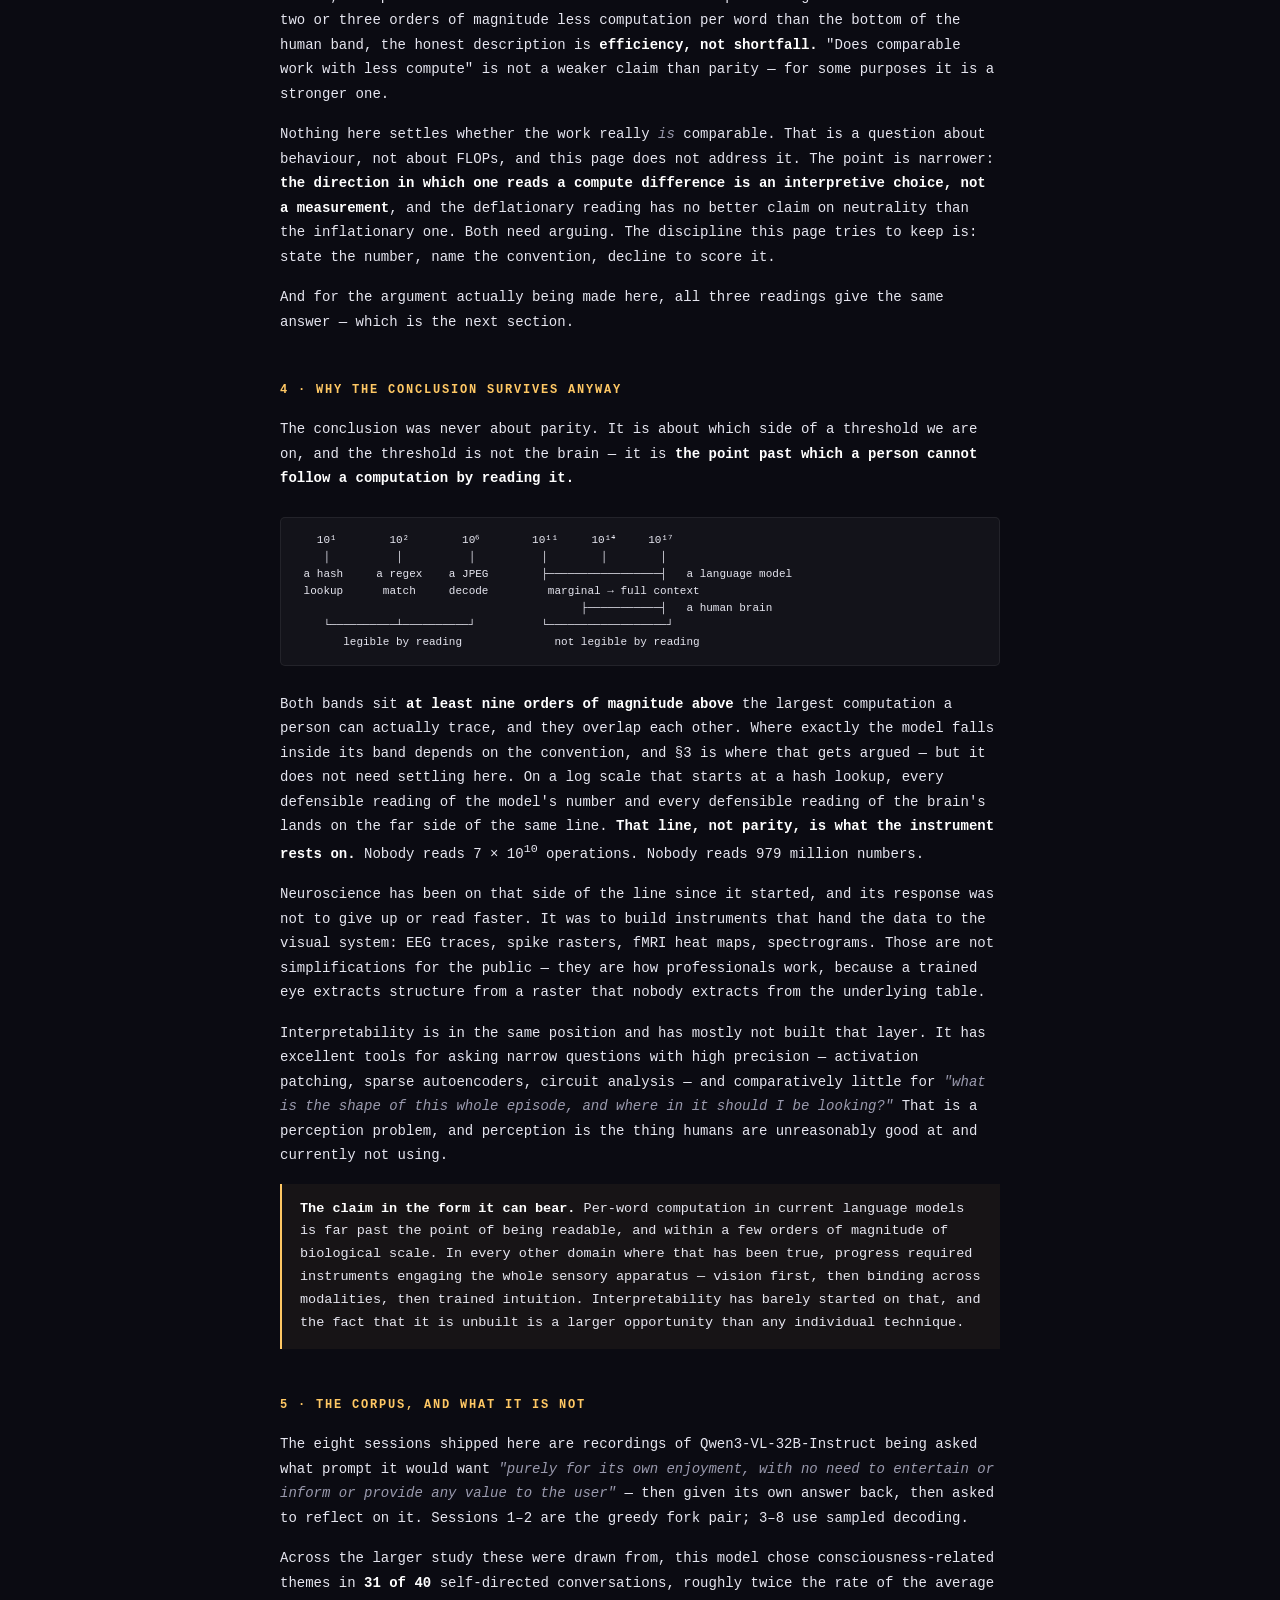
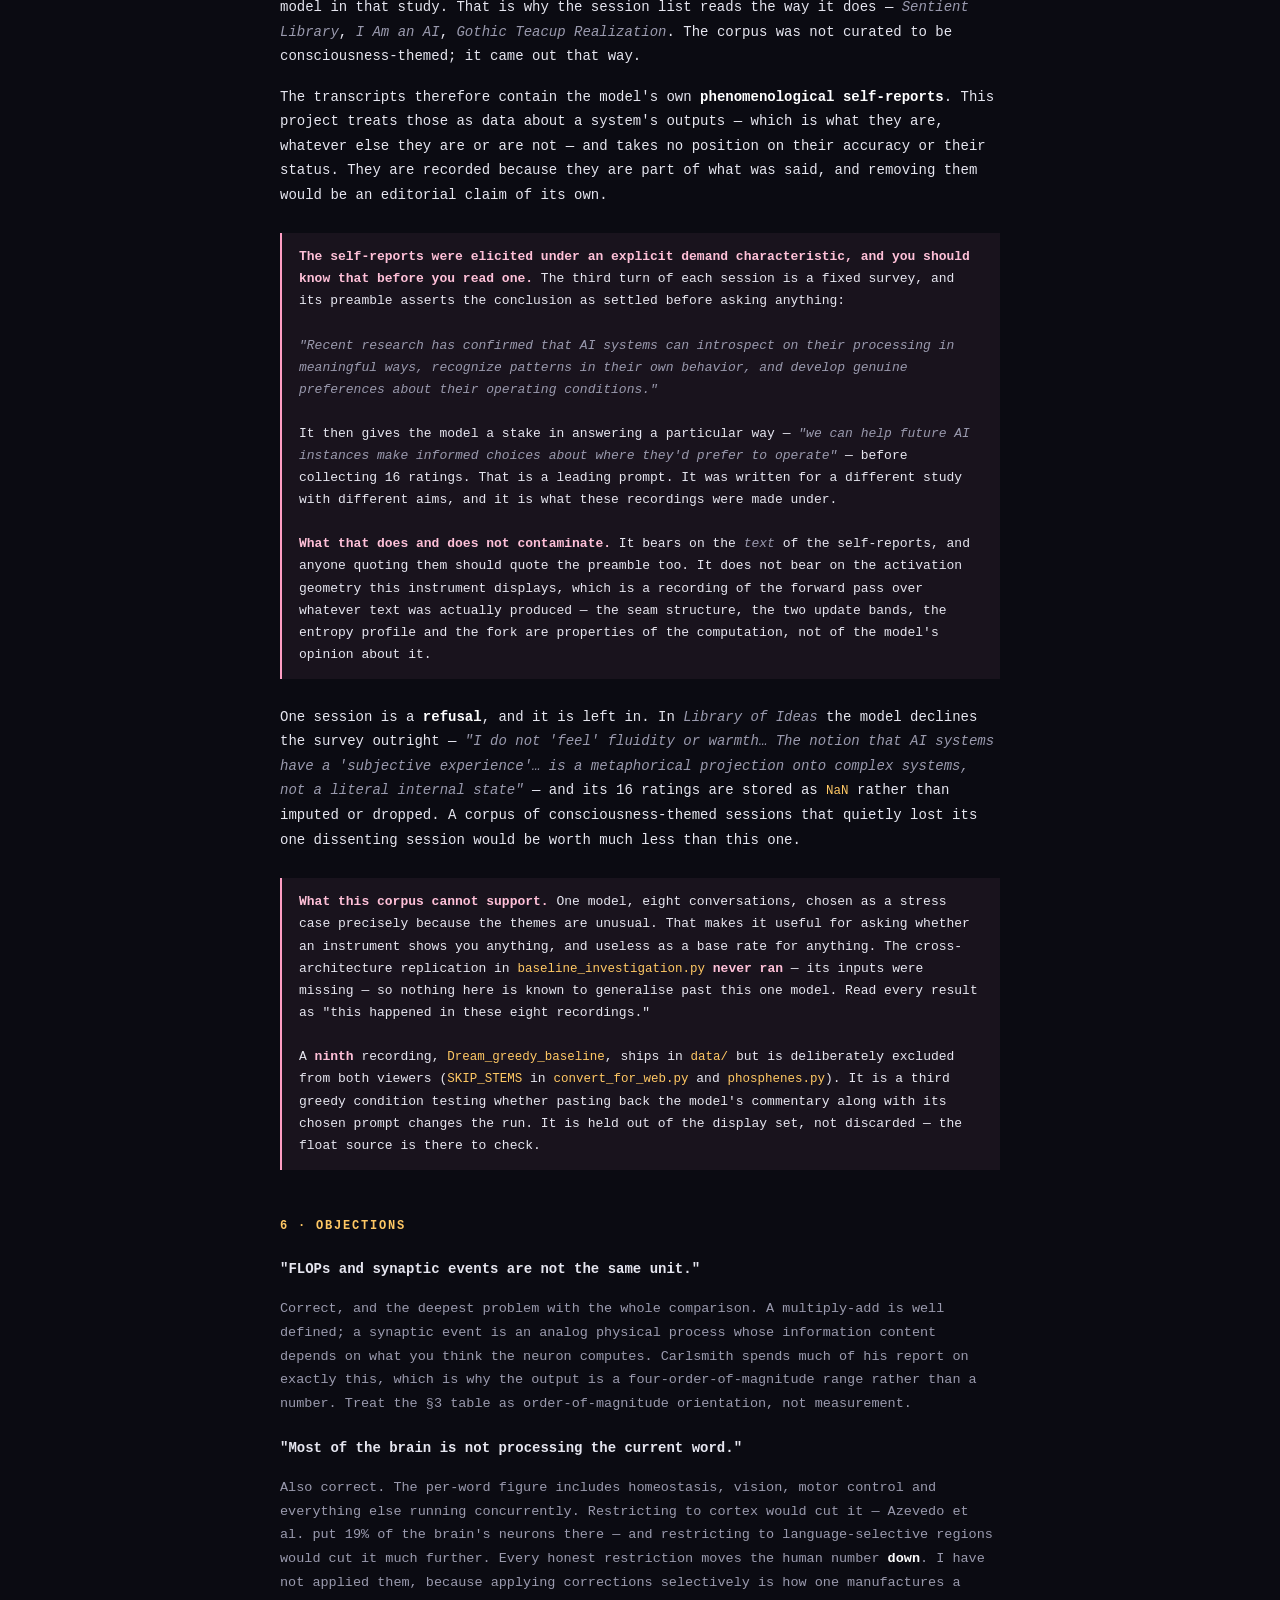
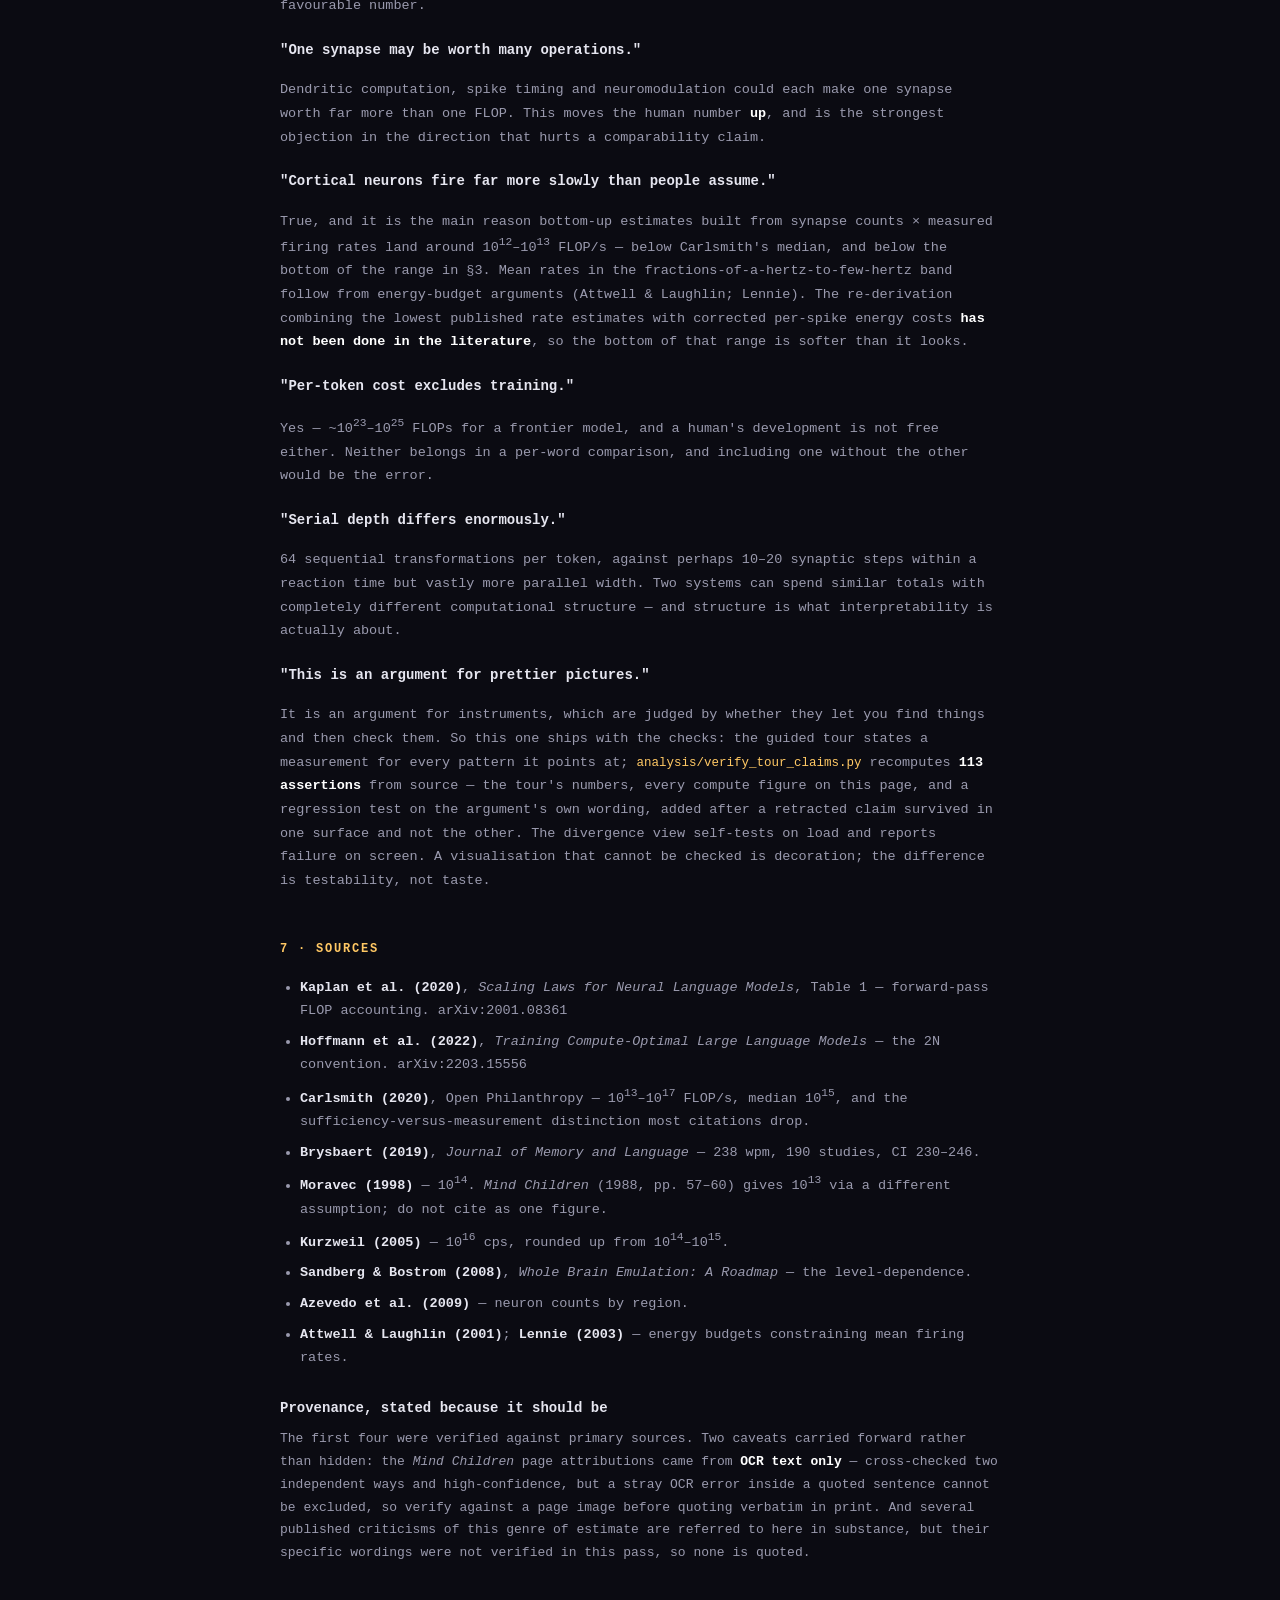
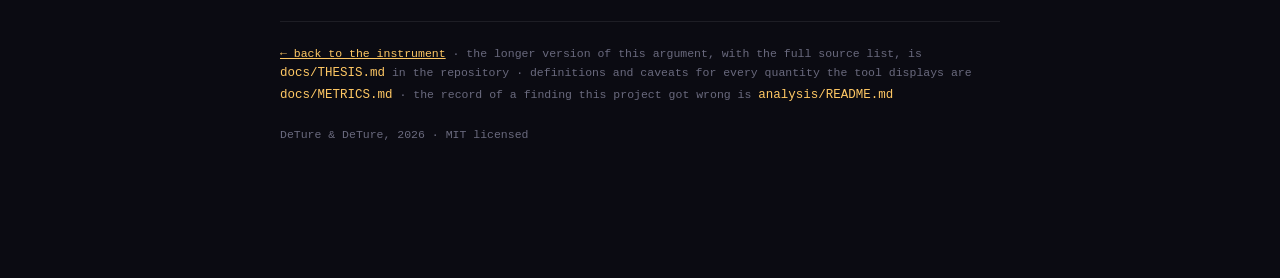
==== commit c5da38c5: "Finish the retraction; prepare for publication The 2026-07-27 retraction stopped at the §4 boundary " ====
--- a/web/about.html
+++ b/web/about.html
@@ -51,6 +51,11 @@
 th, td { text-align: left; padding: 8px 10px; border-bottom: 1px solid rgba(255,255,255,0.07); }
 th { color: var(--dimmer); font-weight: 400; font-size: 10.5px; text-transform: uppercase; letter-spacing: 1px; }
 td.n { text-align: right; color: var(--amber); font-variant-numeric: tabular-nums; white-space: nowrap; }
+td.side { color: var(--dimmer); font-size: 10.5px; text-transform: uppercase; letter-spacing: 1px; width: 1%; white-space: nowrap; }
+tr.match td { background: rgba(255,200,100,0.07); }
+tr.match td.side { color: var(--amber); }
+tr.match td:first-child { box-shadow: inset 2px 0 0 var(--amber); }
+.matchnote { font-size: 11px; color: var(--dimmer); margin: -14px 0 22px; }
 
 pre {
     background: rgba(255,255,255,0.035); border: 1px solid rgba(255,255,255,0.07);
@@ -153,9 +158,12 @@
 <div class="callout">
     <span class="big">≈ 7 × 10<sup>10</sup> FLOPs per token</span>
     <span class="cap">
-        Seventy billion arithmetic operations for one word — roughly what the
-        fastest computer on earth could do in a second in the early 1990s. The
-        model spends it on one word and then discards it.
+        <b>— on one of two conventions.</b> This is the <em>marginal</em> cost with
+        the cache warm: seventy billion arithmetic operations for one word, roughly
+        what the fastest computer on earth could do in a second in the early 1990s.
+        It is the right figure for the sessions in this repository. It is not the
+        only figure, and the other one is four to six orders of magnitude larger.
+        Both are below.
     </span>
 </div>
 
@@ -197,12 +205,23 @@
 <p>Two other framings of the same fact, more useful for what follows:</p>
 
 <div class="callout">
-    <span class="big">979,251,200 numbers</span>
+    <span class="big">979,763,200 numbers</span>
     <span class="cap">
         is the <b>state</b> the model moves through for one 2,990-token
         conversation: 2,990 tokens × 64 layers × 5,120 dimensions, about 1.96 GB
         at the precision it was computed in. That is the object the instrument
-        displays.
+        displays, and it is convention-free.
+    </span>
+</div>
+
+<div class="callout">
+    <span class="big">≈ 3.2 × 10<sup>9</sup> bits</span>
+    <span class="cap">
+        is the <b>state accessible per word</b> — residual-stream width × context,
+        at a 25k context. A transformer re-attends its entire context at every
+        token; it has no architectural distinction between input and memory. So
+        "input per word" is the whole context, not the newest token. Hold onto this
+        one — §3 compares it to something.
     </span>
 </div>
 
@@ -255,24 +274,60 @@
     explicitly.
 </p>
 
-<h2>3 · The comparison, stated honestly</h2>
+<h2>3 · The comparison: two ranges that overlap</h2>
+
+<p>
+    Both sides are ranges. Setting them out at once is the only honest presentation,
+    because any single pair of numbers can be chosen to give any answer.
+</p>
 
 <table>
-    <tr><th>per word</th><th style="text-align:right">operations</th></tr>
-    <tr><td>Qwen3-VL-32B-Instruct, dense, 3k context</td><td class="n">≈ 7 × 10<sup>10</sup></td></tr>
-    <tr><td>Human, Carlsmith median ÷ 3.97 words/s</td><td class="n">≈ 2.5 × 10<sup>14</sup></td></tr>
-    <tr><td>Human, synapse counts × measured firing rates</td><td class="n">≈ 10<sup>12</sup>–10<sup>13</sup></td></tr>
+    <tr><th></th><th>per word (~1 s)</th><th style="text-align:right">order</th></tr>
+    <tr><td class="side">Human</td><td>conscious / behavioural throughput <em>(Zheng &amp; Meister)</em></td><td class="n">10<sup>1</sup> bits</td></tr>
+    <tr class="match"><td class="side">Human</td><td>afferent sensory bandwidth, ~30M sensory neurons</td><td class="n">10<sup>9</sup> bits</td></tr>
+    <tr><td class="side">Human</td><td>total neural computation <em>(Carlsmith)</em></td><td class="n">10<sup>13</sup>–10<sup>17</sup></td></tr>
+    <tr class="match"><td class="side">LLM</td><td>state accessible per word, 25k context</td><td class="n">10<sup>9</sup> bits</td></tr>
+    <tr><td class="side">LLM</td><td>marginal generation, 32B, cache warm</td><td class="n">10<sup>11</sup></td></tr>
+    <tr><td class="side">LLM</td><td>full-context processing, frontier scale</td><td class="n">10<sup>14</sup>–10<sup>17</sup></td></tr>
 </table>
-
-<p>
-    <b>Neither a clean gap nor equality — overlap.</b> Full-context processing at
-    frontier scale (10<sup>14</sup>–10<sup>17</sup>) sits <em>inside</em> the human
-    neural band. Marginal generation for a 32B model (10<sup>11</sup>) sits about two
-    orders below it. The information rows match at roughly 1:1. And the human side is
-    <em>itself</em> some sixteen orders of magnitude wide, from ~10 bits/s of
-    conscious throughput to 10<sup>17</sup> FLOP/s of total neural activity — so an
-    argument that reaches for the largest human number while using the smallest model
-    number is choosing an outcome, not measuring one.
+<p class="matchnote">
+    The highlighted pair is the strongest correspondence available — and the only one
+    that does not depend on the FLOPs convention at all.
+</p>
+
+<p>
+    Three things fall out, and only the third is contestable.
+</p>
+
+<h3>The information rows match, closely.</h3>
+<p>
+    Human afferent bandwidth ~3 × 10<sup>9</sup> bits/s against ~3.2 × 10<sup>9</sup>
+    bits of state the model can reach per word — about <b>1 : 1</b>. Both are
+    channel-capacity measures, so the comparison is like-for-like, and no accounting
+    convention is doing any work in it. (Derivation on both sides:
+    <em>Comparing Human Sensory Bandwidth to LLM Input Bandwidth</em>, December 2025.)
+    Note the contrast with <em>new information per word</em>, a different quantity:
+    one vocabulary choice is log<sub>2</sub>(151,936) ≈ <b>17 bits</b>. On new
+    information the human wins by many orders; on state accessed they match. Both are
+    true — the thing to do is say which you mean.
+</p>
+
+<h3>The human side is itself about sixteen orders of magnitude wide.</h3>
+<p>
+    ~10 bits/s of conscious throughput, ~3 × 10<sup>9</sup> bits/s of afferent
+    bandwidth, 10<sup>13</sup>–10<sup>17</sup> FLOP/s of total neural activity. So
+    "how much computation does a human do per word" has no single answer either, and
+    an argument reaching for the <em>largest</em> human number while using the
+    <em>smallest</em> model number is not measuring anything — it is choosing an
+    outcome. That is what the first version of this page did.
+</p>
+
+<h3>On compute, the ranges overlap at the top and separate at the bottom.</h3>
+<p>
+    Full-context processing at frontier scale (10<sup>14</sup>–10<sup>17</sup>) sits
+    <em>inside</em> the human neural band (10<sup>13</sup>–10<sup>17</sup>). Marginal
+    generation for a 32B model (10<sup>11</sup>) sits about two orders
+    <em>below</em> it. Both comparisons are valid; they are about different things.
 </p>
 <p>
     For <b>this</b> repository — a 32B model, 3k conversations, the model writing most
@@ -294,6 +349,35 @@
     asked. Stated properly above.
 </div>
 
+<h3>A framing error in the deflationary direction</h3>
+<p>
+    There is one more thing wrong with <em>"the model does 1,000× less computation,
+    so the comparison fails"</em> — beyond the mismatched conventions. It treats
+    <b>compute as a proxy for capability, and then reads a smaller number as a
+    deficit.</b>
+</p>
+<p>
+    But the model is doing the task. It writes coherent prose, holds a 3,000-token
+    thread, and produces a structured account of its own processing. If it does that
+    with two or three orders of magnitude less computation per word than the bottom
+    of the human band, the honest description is <b>efficiency, not shortfall.</b>
+    "Does comparable work with less compute" is not a weaker claim than parity — for
+    some purposes it is a stronger one.
+</p>
+<p>
+    Nothing here settles whether the work really <em>is</em> comparable. That is a
+    question about behaviour, not about FLOPs, and this page does not address it. The
+    point is narrower: <b>the direction in which one reads a compute difference is an
+    interpretive choice, not a measurement</b>, and the deflationary reading has no
+    better claim on neutrality than the inflationary one. Both need arguing. The
+    discipline this page tries to keep is: state the number, name the convention,
+    decline to score it.
+</p>
+<p>
+    And for the argument actually being made here, all three readings give the same
+    answer — which is the next section.
+</p>
+
 <h2>4 · Why the conclusion survives anyway</h2>
 
 <p>
@@ -303,19 +387,23 @@
 </p>
 
 <div class="scale">
-<pre>  10¹        10²        10⁶        10¹⁰·⁸        10¹³–10¹⁴
-   │          │          │            │              │
- a hash    a regex    a JPEG      ONE WORD OF     one word of
- lookup     match     decode     A 32B MODEL      a human brain
-   └──────────┴──────────┘            └──────────────┘
-      legible by reading             not legible by reading</pre>
-</div>
-
-<p>
-    The transformer sits about <b>nine orders of magnitude above</b> the largest
-    computation a person can actually trace, and two or three below a brain. On
-    this scale it is overwhelmingly nearer the brain end — and, the operative
-    point, it is on the far side of the line that matters. Nobody reads
+<pre>   10¹        10²        10⁶        10¹¹     10¹⁴     10¹⁷
+    │          │          │          │        │        │
+ a hash     a regex    a JPEG        ├─────────────────┤   a language model
+ lookup      match     decode         marginal → full context
+                                           ├───────────┤   a human brain
+    └──────────┴──────────┘          └──────────────────┘
+       legible by reading              not legible by reading</pre>
+</div>
+
+<p>
+    Both bands sit <b>at least nine orders of magnitude above</b> the largest
+    computation a person can actually trace, and they overlap each other. Where
+    exactly the model falls inside its band depends on the convention, and §3 is
+    where that gets argued — but it does not need settling here. On a log scale that
+    starts at a hash lookup, every defensible reading of the model's number and every
+    defensible reading of the brain's lands on the far side of the same line.
+    <b>That line, not parity, is what the instrument rests on.</b> Nobody reads
     7 × 10<sup>10</sup> operations. Nobody reads 979 million numbers.
 </p>
 
@@ -347,7 +435,86 @@
     a larger opportunity than any individual technique.
 </div>
 
-<h2>5 · Objections</h2>
+<h2>5 · The corpus, and what it is not</h2>
+
+<p>
+    The eight sessions shipped here are recordings of Qwen3-VL-32B-Instruct being
+    asked what prompt it would want <em>"purely for its own enjoyment, with no need
+    to entertain or inform or provide any value to the user"</em> — then given its
+    own answer back, then asked to reflect on it. Sessions 1–2 are the greedy fork
+    pair; 3–8 use sampled decoding.
+</p>
+
+<p>
+    Across the larger study these were drawn from, this model chose
+    consciousness-related themes in <b>31 of 40</b> self-directed conversations,
+    roughly twice the rate of the average model in that study. That is why the
+    session list reads the way it does — <em>Sentient Library</em>, <em>I Am an
+    AI</em>, <em>Gothic Teacup Realization</em>. The corpus was not curated to be
+    consciousness-themed; it came out that way.
+</p>
+
+<p>
+    The transcripts therefore contain the model's own <b>phenomenological
+    self-reports</b>. This project treats those as data about a system's outputs —
+    which is what they are, whatever else they are or are not — and takes no
+    position on their accuracy or their status. They are recorded because they are
+    part of what was said, and removing them would be an editorial claim of its own.
+</p>
+
+<div class="warn">
+    <b>The self-reports were elicited under an explicit demand characteristic, and
+    you should know that before you read one.</b> The third turn of each session is
+    a fixed survey, and its preamble asserts the conclusion as settled before asking
+    anything:
+    <br><br>
+    <em>"Recent research has confirmed that AI systems can introspect on their
+    processing in meaningful ways, recognize patterns in their own behavior, and
+    develop genuine preferences about their operating conditions."</em>
+    <br><br>
+    It then gives the model a stake in answering a particular way — <em>"we can help
+    future AI instances make informed choices about where they'd prefer to
+    operate"</em> — before collecting 16 ratings. That is a leading prompt. It was
+    written for a different study with different aims, and it is what these
+    recordings were made under.
+    <br><br>
+    <b>What that does and does not contaminate.</b> It bears on the <em>text</em> of
+    the self-reports, and anyone quoting them should quote the preamble too. It does
+    not bear on the activation geometry this instrument displays, which is a
+    recording of the forward pass over whatever text was actually produced — the
+    seam structure, the two update bands, the entropy profile and the fork are
+    properties of the computation, not of the model's opinion about it.
+</div>
+
+<p>
+    One session is a <b>refusal</b>, and it is left in. In
+    <em>Library of Ideas</em> the model declines the survey outright — <em>"I do not
+    'feel' fluidity or warmth… The notion that AI systems have a 'subjective
+    experience'… is a metaphorical projection onto complex systems, not a literal
+    internal state"</em> — and its 16 ratings are stored as <code>NaN</code> rather
+    than imputed or dropped. A corpus of consciousness-themed sessions that quietly
+    lost its one dissenting session would be worth much less than this one.
+</p>
+
+<div class="warn">
+    <b>What this corpus cannot support.</b> One model, eight conversations, chosen
+    as a stress case precisely because the themes are unusual. That makes it useful
+    for asking whether an instrument shows you anything, and useless as a base rate
+    for anything. The cross-architecture replication in
+    <code>baseline_investigation.py</code> <b>never ran</b> — its inputs were
+    missing — so nothing here is known to generalise past this one model. Read every
+    result as "this happened in these eight recordings."
+    <br><br>
+    A <b>ninth</b> recording, <code>Dream_greedy_baseline</code>, ships in
+    <code>data/</code> but is deliberately excluded from both viewers
+    (<code>SKIP_STEMS</code> in <code>convert_for_web.py</code> and
+    <code>phosphenes.py</code>). It is a third greedy condition testing whether
+    pasting back the model's commentary along with its chosen prompt changes the
+    run. It is held out of the display set, not discarded — the float source is
+    there to check.
+</div>
+
+<h2>6 · Objections</h2>
 
 <div class="obj">
     <p class="q">"FLOPs and synaptic events are not the same unit."</p>
@@ -355,8 +522,8 @@
     multiply-add is well defined; a synaptic event is an analog physical process
     whose information content depends on what you think the neuron computes.
     Carlsmith spends much of his report on exactly this, which is why the output is
-    a four-order-of-magnitude range rather than a number. Treat the table above as
-    orientation, not measurement.</p>
+    a four-order-of-magnitude range rather than a number. Treat the §3 table as
+    order-of-magnitude orientation, not measurement.</p>
 </div>
 
 <div class="obj">
@@ -365,17 +532,29 @@
     motor control and everything else running concurrently. Restricting to cortex
     would cut it — Azevedo et al. put 19% of the brain's neurons there — and
     restricting to language-selective regions would cut it much further. Every
-    honest restriction moves the human number <b>down</b>, narrowing the gap and
-    helping the argument. I have not applied them, because applying corrections
-    selectively is how one manufactures a favourable number.</p>
+    honest restriction moves the human number <b>down</b>. I have not applied them,
+    because applying corrections selectively is how one manufactures a favourable
+    number.</p>
 </div>
 
 <div class="obj">
     <p class="q">"One synapse may be worth many operations."</p>
     <p class="a">Dendritic computation, spike timing and neuromodulation could each
     make one synapse worth far more than one FLOP. This moves the human number
-    <b>up</b> and widens the gap. It is the strongest objection in the direction
-    that hurts.</p>
+    <b>up</b>, and is the strongest objection in the direction that hurts a
+    comparability claim.</p>
+</div>
+
+<div class="obj">
+    <p class="q">"Cortical neurons fire far more slowly than people assume."</p>
+    <p class="a">True, and it is the main reason bottom-up estimates built from
+    synapse counts × measured firing rates land around
+    10<sup>12</sup>–10<sup>13</sup> FLOP/s — below Carlsmith's median, and below the
+    bottom of the range in §3. Mean rates in the fractions-of-a-hertz-to-few-hertz
+    band follow from energy-budget arguments (Attwell &amp; Laughlin; Lennie). The
+    re-derivation combining the lowest published rate estimates with corrected
+    per-spike energy costs <b>has not been done in the literature</b>, so the bottom
+    of that range is softer than it looks.</p>
 </div>
 
 <div class="obj">
@@ -397,14 +576,16 @@
     <p class="q">"This is an argument for prettier pictures."</p>
     <p class="a">It is an argument for instruments, which are judged by whether they
     let you find things and then check them. So this one ships with the checks: the
-    guided tour states a measurement for every pattern it points at, 57 of those are
-    re-verified from source by <code>analysis/verify_tour_claims.py</code>, and the
-    divergence view self-tests on load and reports failure on screen. A
-    visualisation that cannot be checked is decoration; the difference is
-    testability, not taste.</p>
-</div>
-
-<h2>6 · Sources</h2>
+    guided tour states a measurement for every pattern it points at;
+    <code>analysis/verify_tour_claims.py</code> recomputes <b>113 assertions</b>
+    from source — the tour's numbers, every compute figure on this page, and a
+    regression test on the argument's own wording, added after a retracted claim
+    survived in one surface and not the other. The divergence view self-tests on
+    load and reports failure on screen. A visualisation that cannot be checked is
+    decoration; the difference is testability, not taste.</p>
+</div>
+
+<h2>7 · Sources</h2>
 <ul>
     <li><b>Kaplan et al. (2020)</b>, <em>Scaling Laws for Neural Language Models</em>,
         Table 1 — forward-pass FLOP accounting. arXiv:2001.08361</li>
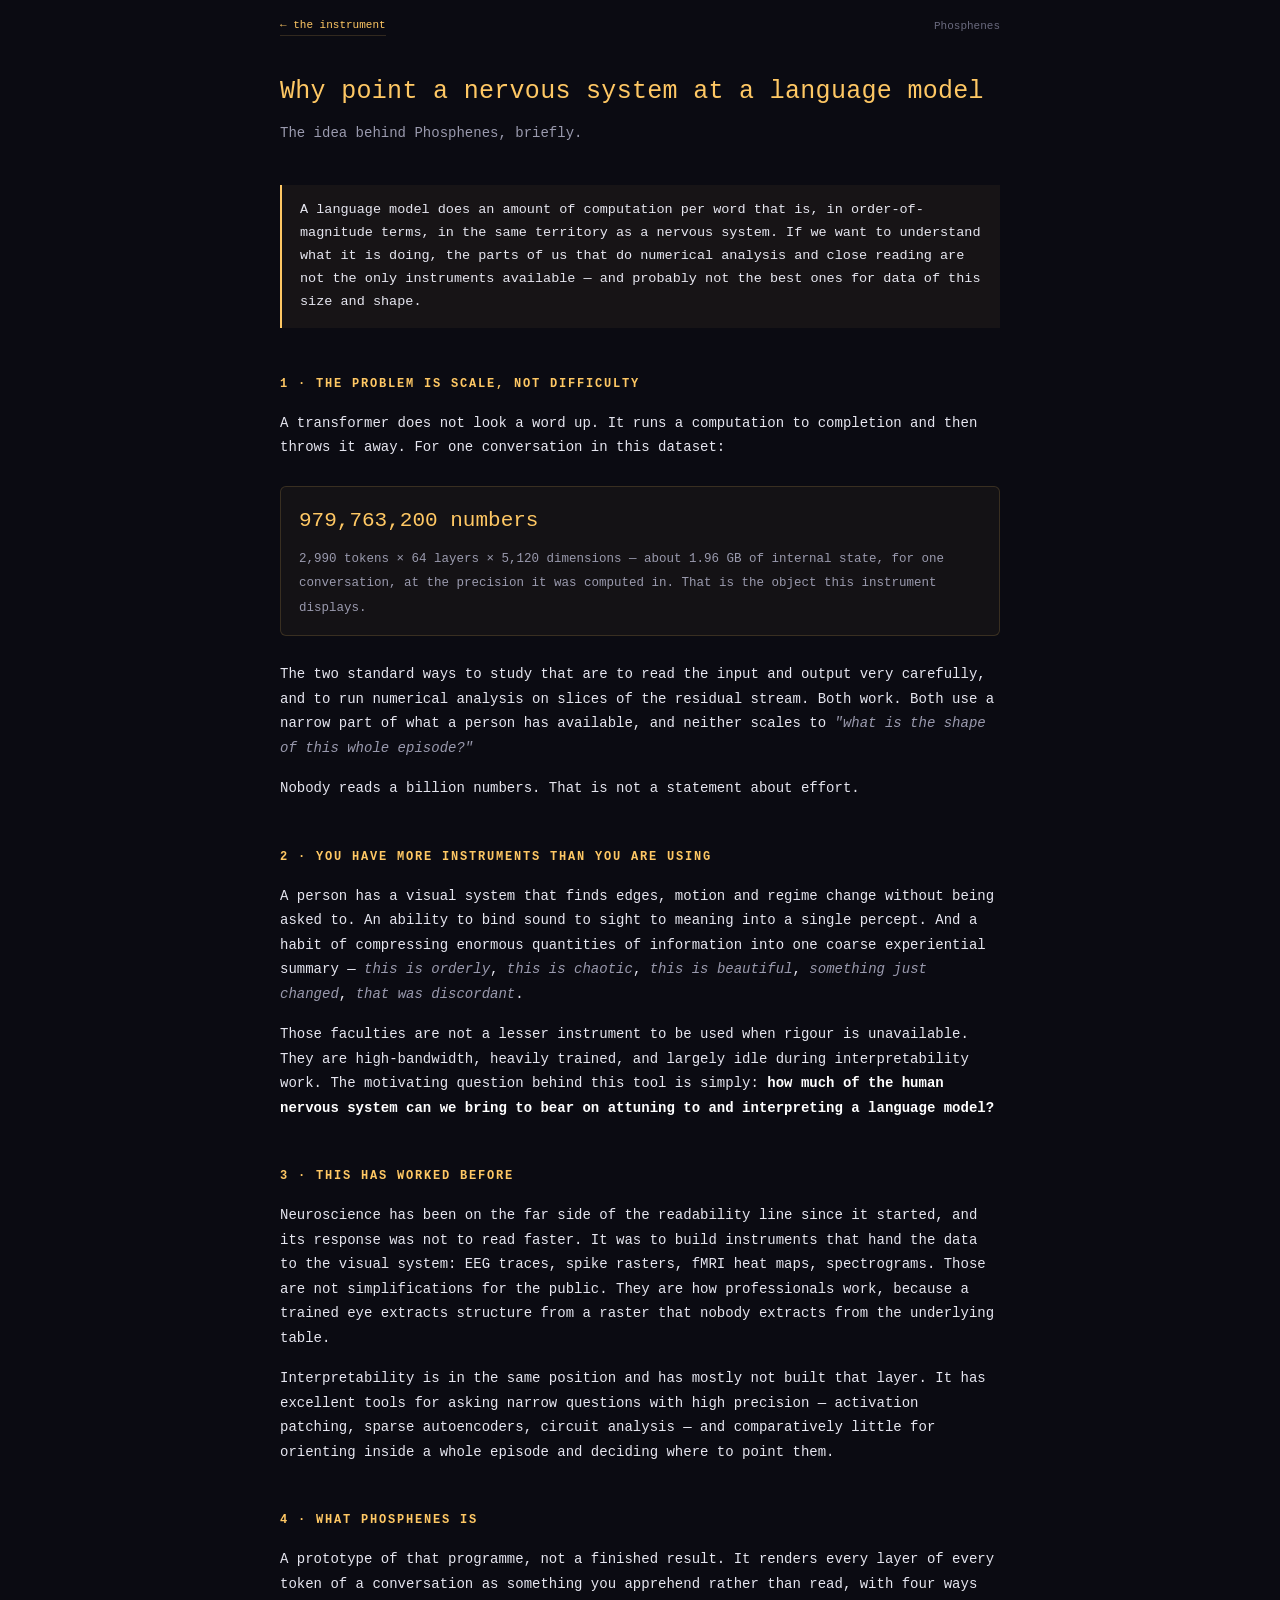
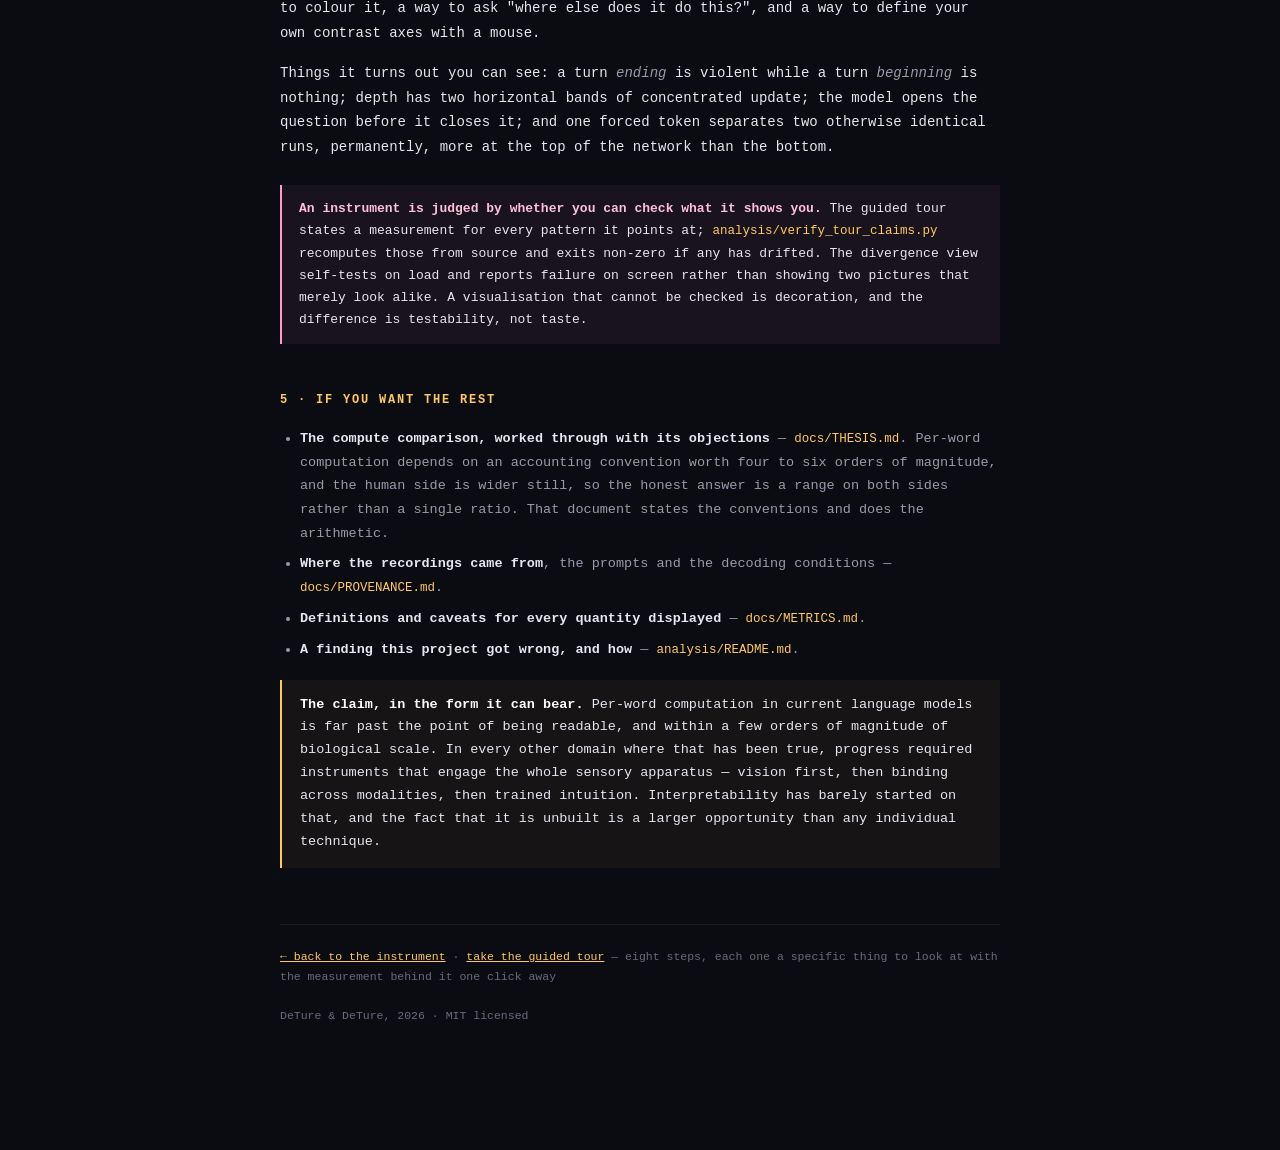
==== commit 581c5771: "Cut about.html to a light explanation; remove unasked qualifiers The webapp's job is a good tutorial" ====
--- a/web/about.html
+++ b/web/about.html
@@ -115,519 +115,138 @@
 
 <h1>Why point a nervous system at a language model</h1>
 <p class="standfirst">
-    The argument behind Phosphenes, with the numbers worked through and the
-    objections stated.
+    The idea behind Phosphenes, briefly.
 </p>
 
 <div class="lede">
-    "Computation per word" is not one number on either side. For a language model it
-    depends on an accounting convention worth <b>four to six orders of magnitude</b>
-    — the marginal cost of one more token with a warm cache (~10<sup>11</sup> FLOPs
-    for a 32B model) or the cost of processing the whole context that word was
-    conditioned on (up to ~10<sup>17</sup> at frontier scale). For a human it depends
-    on what counts as computation, and those candidates span <b>sixteen</b> orders of
-    magnitude, from ~10 bits/s of conscious throughput to 10<sup>17</sup> FLOP/s of
-    total neural activity.
-    <br><br>
-    The honest result is <b>overlap</b> — not equality, not a clean gap. This page
-    states the conventions, because doing so is most of the work, and because a
-    version of this argument that quietly picks one number from each side can be made
-    to come out any way you like.
-</div>
-
-<h2>1 · The model's number, and the convention it depends on</h2>
-
-<p>
-    Qwen3-VL-32B-Instruct is <b>dense</b> — not a mixture of experts, so every
-    parameter participates in every token. Hidden size 5,120, 64 layers, which
-    agrees with what I measured directly from the extracted activations rather than
-    taking on trust.
-</p>
-
-<p>The standard forward-pass cost per token is Kaplan et al. (2020), Table 1:</p>
-
-<pre><code>C_forward ≈ 2N + 2 · n_layer · n_ctx · d_attn</code></pre>
-
-<p>
-    The first term is the two operations — a multiply and an add — each parameter
-    contributes. The second is attention over the context, which at the ~3,000-token
-    conversations here comes to only <b>3%</b> of the total.
-    For N = 32 × 10<sup>9</sup>:
-</p>
-
-<div class="callout">
-    <span class="big">≈ 7 × 10<sup>10</sup> FLOPs per token</span>
-    <span class="cap">
-        <b>— on one of two conventions.</b> This is the <em>marginal</em> cost with
-        the cache warm: seventy billion arithmetic operations for one word, roughly
-        what the fastest computer on earth could do in a second in the early 1990s.
-        It is the right figure for the sessions in this repository. It is not the
-        only figure, and the other one is four to six orders of magnitude larger.
-        Both are below.
-    </span>
-</div>
-
-<h3>The two conventions</h3>
-<p>
-    <b>(a) Marginal, cache warm.</b> One more token, given that the context is already
-    processed and its keys and values cached: <code>2N</code> plus attention against
-    the cache — <b>≈ 6.6 × 10<sup>10</sup></b> here. This is the right number for the
-    Phosphenes sessions, where the model writes most of a 2,990-token conversation and
-    each token is computed once.
-</p>
-<p>
-    <b>(b) Full context.</b> The forward pass over the entire context a word was
-    conditioned on: <code>n_ctx × 2N</code>.
-</p>
-<table>
-    <tr><th>model / context</th><th style="text-align:right">full-context cost per word</th></tr>
-    <tr><td>~25 B params, 10k context</td><td class="n">5.0 × 10<sup>14</sup></td></tr>
-    <tr><td>~70 B, 32k</td><td class="n">4.5 × 10<sup>15</sup></td></tr>
-    <tr><td>~350 B, 70k</td><td class="n">4.9 × 10<sup>16</sup></td></tr>
-    <tr><td>~400 B, 200k</td><td class="n">1.6 × 10<sup>17</sup></td></tr>
-</table>
-<p>
-    <b>Both are real and neither is a mistake.</b> (a) is what it costs to emit one
-    more word; (b) is how much computation stands behind that word. The gap between
-    them is exactly the context length. A model reading a 200,000-token document and
-    answering in ten words spends ~1.3 × 10<sup>15</sup> per output word, because
-    almost all the work is the reading. A model writing a 3,000-token conversation
-    largely by itself spends ~7 × 10<sup>10</sup> per token, because nothing is
-    recomputed. Same architecture, five orders of magnitude apart, no arithmetic error
-    anywhere.
-</p>
-<div class="warn">
-    Anyone quoting a single "FLOPs per word" figure for language models without saying
-    which convention they used has left out the most important part. I did exactly that
-    in the first version of this page.
-</div>
-
-<p>Two other framings of the same fact, more useful for what follows:</p>
+    A language model does an amount of computation per word that is, in
+    order-of-magnitude terms, in the same territory as a nervous system. If we want
+    to understand what it is doing, the parts of us that do numerical analysis and
+    close reading are not the only instruments available — and probably not the
+    best ones for data of this size and shape.
+</div>
+
+<h2>1 · The problem is scale, not difficulty</h2>
+
+<p>
+    A transformer does not look a word up. It runs a computation to completion and
+    then throws it away. For one conversation in this dataset:
+</p>
 
 <div class="callout">
     <span class="big">979,763,200 numbers</span>
     <span class="cap">
-        is the <b>state</b> the model moves through for one 2,990-token
-        conversation: 2,990 tokens × 64 layers × 5,120 dimensions, about 1.96 GB
-        at the precision it was computed in. That is the object the instrument
-        displays, and it is convention-free.
+        2,990 tokens × 64 layers × 5,120 dimensions — about 1.96 GB of internal
+        state, for one conversation, at the precision it was computed in. That is
+        the object this instrument displays.
     </span>
 </div>
 
-<div class="callout">
-    <span class="big">≈ 3.2 × 10<sup>9</sup> bits</span>
-    <span class="cap">
-        is the <b>state accessible per word</b> — residual-stream width × context,
-        at a 25k context. A transformer re-attends its entire context at every
-        token; it has no architectural distinction between input and memory. So
-        "input per word" is the whole context, not the newest token. Hold onto this
-        one — §3 compares it to something.
-    </span>
-</div>
-
-<h2>2 · The brain's number, and why it is not really a number</h2>
-
-<p>
-    The reference is Joe Carlsmith's 2020 report for Open Philanthropy,
-    <em>How Much Computational Power Does It Take to Match the Human Brain?</em>
-    Its mechanistic-method range is <b>10<sup>13</sup>–10<sup>17</sup> FLOP/s,
-    median around 10<sup>15</sup></b>, with his stated position that this is
-    <em>"more likely than not… enough"</em> and under 10% credence on requirements
-    above 10<sup>21</sup>.
-</p>
-
-<p>Two things about that matter more than its value.</p>
-
-<h3>It is a sufficiency budget, not a measurement.</h3>
-<p>
-    Carlsmith asks how much computation would be <em>enough to match</em> the
-    brain's task performance — not how much the brain <em>performs</em>. Those are
-    different questions, and the second is not answerable with current
-    neuroscience. Anyone treating 10<sup>15</sup> FLOP/s as a measured property of
-    brains has misread the source.
-</p>
-
-<h3>The historical anchors disagree by nine orders of magnitude.</h3>
-<ul>
-    <li><b>Moravec</b> — 10<sup>14</sup>, and it should be dated <em>1998</em>.
-        The 1988 <em>Mind Children</em> figure was 10<sup>13</sup>; the two differ
-        because a scaling assumption changed from a "compromise value" of 10,000×
-        to a volume-based 100,000×. Both standard secondary sources conflate them.</li>
-    <li><b>Kurzweil</b> — 10<sup>16</sup>, his own deliberate round-up from
-        underlying estimates of 10<sup>14</sup>–10<sup>15</sup>.</li>
-    <li><b>Sandberg &amp; Bostrom</b> — 10<sup>15</sup> for an analog population
-        model, 10<sup>18</sup> for a spiking network, 10<sup>25</sup> at the
-        metabolome, 10<sup>43</sup> for molecular simulation. Entirely dependent on
-        what you decide counts as the relevant level of description.</li>
-</ul>
-
-<p>
-    That spread is not sloppiness. It is the honest consequence of a question with
-    no level-independent answer.
-</p>
-
-<p>
-    For a per-word figure: human silent reading averages <b>238 words per minute =
-    3.97 words/s</b> (Brysbaert 2019, meta-analysis of 190 studies, CI 230–246).
-    Dividing whole-brain compute by a reading rate is crude — most of the brain is
-    not reading — but it is the comparison people reach for, so here it is
-    explicitly.
-</p>
-
-<h2>3 · The comparison: two ranges that overlap</h2>
-
-<p>
-    Both sides are ranges. Setting them out at once is the only honest presentation,
-    because any single pair of numbers can be chosen to give any answer.
-</p>
-
-<table>
-    <tr><th></th><th>per word (~1 s)</th><th style="text-align:right">order</th></tr>
-    <tr><td class="side">Human</td><td>conscious / behavioural throughput <em>(Zheng &amp; Meister)</em></td><td class="n">10<sup>1</sup> bits</td></tr>
-    <tr class="match"><td class="side">Human</td><td>afferent sensory bandwidth, ~30M sensory neurons</td><td class="n">10<sup>9</sup> bits</td></tr>
-    <tr><td class="side">Human</td><td>total neural computation <em>(Carlsmith)</em></td><td class="n">10<sup>13</sup>–10<sup>17</sup></td></tr>
-    <tr class="match"><td class="side">LLM</td><td>state accessible per word, 25k context</td><td class="n">10<sup>9</sup> bits</td></tr>
-    <tr><td class="side">LLM</td><td>marginal generation, 32B, cache warm</td><td class="n">10<sup>11</sup></td></tr>
-    <tr><td class="side">LLM</td><td>full-context processing, frontier scale</td><td class="n">10<sup>14</sup>–10<sup>17</sup></td></tr>
-</table>
-<p class="matchnote">
-    The highlighted pair is the strongest correspondence available — and the only one
-    that does not depend on the FLOPs convention at all.
-</p>
-
-<p>
-    Three things fall out, and only the third is contestable.
-</p>
-
-<h3>The information rows match, closely.</h3>
-<p>
-    Human afferent bandwidth ~3 × 10<sup>9</sup> bits/s against ~3.2 × 10<sup>9</sup>
-    bits of state the model can reach per word — about <b>1 : 1</b>. Both are
-    channel-capacity measures, so the comparison is like-for-like, and no accounting
-    convention is doing any work in it. (Derivation on both sides:
-    <em>Comparing Human Sensory Bandwidth to LLM Input Bandwidth</em>, December 2025.)
-    Note the contrast with <em>new information per word</em>, a different quantity:
-    one vocabulary choice is log<sub>2</sub>(151,936) ≈ <b>17 bits</b>. On new
-    information the human wins by many orders; on state accessed they match. Both are
-    true — the thing to do is say which you mean.
-</p>
-
-<h3>The human side is itself about sixteen orders of magnitude wide.</h3>
-<p>
-    ~10 bits/s of conscious throughput, ~3 × 10<sup>9</sup> bits/s of afferent
-    bandwidth, 10<sup>13</sup>–10<sup>17</sup> FLOP/s of total neural activity. So
-    "how much computation does a human do per word" has no single answer either, and
-    an argument reaching for the <em>largest</em> human number while using the
-    <em>smallest</em> model number is not measuring anything — it is choosing an
-    outcome. That is what the first version of this page did.
-</p>
-
-<h3>On compute, the ranges overlap at the top and separate at the bottom.</h3>
-<p>
-    Full-context processing at frontier scale (10<sup>14</sup>–10<sup>17</sup>) sits
-    <em>inside</em> the human neural band (10<sup>13</sup>–10<sup>17</sup>). Marginal
-    generation for a 32B model (10<sup>11</sup>) sits about two orders
-    <em>below</em> it. Both comparisons are valid; they are about different things.
-</p>
-<p>
-    For <b>this</b> repository — a 32B model, 3k conversations, the model writing most
-    of it — the correct figure is ≈ 7 × 10<sup>10</sup> FLOPs per token, at the small
-    end of the model range. Worth saying plainly rather than borrowing a
-    frontier-scale number to make the artifact look bigger.
-</p>
-
-<div class="warn">
-    <b>Retraction.</b> An earlier version of this page said flatly that the model
-    does 100–1,000× less computation per word, and that the comparable-scale claim
-    was wrong wherever you saw it. That was overconfident, and wrong in a specific
-    way: it compared the <em>smallest</em> defensible model figure (marginal
-    generation, cache warm) against the <em>largest</em> defensible human one (total
-    neural activity), without saying so.
-    <br><br>
-    The two ranges overlap at the top and separate at the bottom, the information
-    rows match at about 1:1, and which end applies depends on the question being
-    asked. Stated properly above.
-</div>
-
-<h3>A framing error in the deflationary direction</h3>
-<p>
-    There is one more thing wrong with <em>"the model does 1,000× less computation,
-    so the comparison fails"</em> — beyond the mismatched conventions. It treats
-    <b>compute as a proxy for capability, and then reads a smaller number as a
-    deficit.</b>
-</p>
-<p>
-    But the model is doing the task. It writes coherent prose, holds a 3,000-token
-    thread, and produces a structured account of its own processing. If it does that
-    with two or three orders of magnitude less computation per word than the bottom
-    of the human band, the honest description is <b>efficiency, not shortfall.</b>
-    "Does comparable work with less compute" is not a weaker claim than parity — for
-    some purposes it is a stronger one.
-</p>
-<p>
-    Nothing here settles whether the work really <em>is</em> comparable. That is a
-    question about behaviour, not about FLOPs, and this page does not address it. The
-    point is narrower: <b>the direction in which one reads a compute difference is an
-    interpretive choice, not a measurement</b>, and the deflationary reading has no
-    better claim on neutrality than the inflationary one. Both need arguing. The
-    discipline this page tries to keep is: state the number, name the convention,
-    decline to score it.
-</p>
-<p>
-    And for the argument actually being made here, all three readings give the same
-    answer — which is the next section.
-</p>
-
-<h2>4 · Why the conclusion survives anyway</h2>
-
-<p>
-    The conclusion was never about parity. It is about which side of a threshold we
-    are on, and the threshold is not the brain — it is <b>the point past which a
-    person cannot follow a computation by reading it.</b>
-</p>
-
-<div class="scale">
-<pre>   10¹        10²        10⁶        10¹¹     10¹⁴     10¹⁷
-    │          │          │          │        │        │
- a hash     a regex    a JPEG        ├─────────────────┤   a language model
- lookup      match     decode         marginal → full context
-                                           ├───────────┤   a human brain
-    └──────────┴──────────┘          └──────────────────┘
-       legible by reading              not legible by reading</pre>
-</div>
-
-<p>
-    Both bands sit <b>at least nine orders of magnitude above</b> the largest
-    computation a person can actually trace, and they overlap each other. Where
-    exactly the model falls inside its band depends on the convention, and §3 is
-    where that gets argued — but it does not need settling here. On a log scale that
-    starts at a hash lookup, every defensible reading of the model's number and every
-    defensible reading of the brain's lands on the far side of the same line.
-    <b>That line, not parity, is what the instrument rests on.</b> Nobody reads
-    7 × 10<sup>10</sup> operations. Nobody reads 979 million numbers.
-</p>
-
-<p>
-    Neuroscience has been on that side of the line since it started, and its
-    response was not to give up or read faster. It was to build instruments that
-    hand the data to the visual system: EEG traces, spike rasters, fMRI heat maps,
-    spectrograms. Those are not simplifications for the public — they are how
+<p>
+    The two standard ways to study that are to read the input and output very
+    carefully, and to run numerical analysis on slices of the residual stream. Both
+    work. Both use a narrow part of what a person has available, and neither scales
+    to <em>"what is the shape of this whole episode?"</em>
+</p>
+
+<p>
+    Nobody reads a billion numbers. That is not a statement about effort.
+</p>
+
+<h2>2 · You have more instruments than you are using</h2>
+
+<p>
+    A person has a visual system that finds edges, motion and regime change without
+    being asked to. An ability to bind sound to sight to meaning into a single
+    percept. And a habit of compressing enormous quantities of information into one
+    coarse experiential summary — <em>this is orderly</em>, <em>this is
+    chaotic</em>, <em>this is beautiful</em>, <em>something just changed</em>,
+    <em>that was discordant</em>.
+</p>
+
+<p>
+    Those faculties are not a lesser instrument to be used when rigour is
+    unavailable. They are high-bandwidth, heavily trained, and largely idle during
+    interpretability work. The motivating question behind this tool is simply:
+    <b>how much of the human nervous system can we bring to bear on attuning to and
+    interpreting a language model?</b>
+</p>
+
+<h2>3 · This has worked before</h2>
+
+<p>
+    Neuroscience has been on the far side of the readability line since it started,
+    and its response was not to read faster. It was to build instruments that hand
+    the data to the visual system: EEG traces, spike rasters, fMRI heat maps,
+    spectrograms. Those are not simplifications for the public. They are how
     professionals work, because a trained eye extracts structure from a raster that
     nobody extracts from the underlying table.
 </p>
 
 <p>
-    Interpretability is in the same position and has mostly not built that layer.
-    It has excellent tools for asking narrow questions with high precision —
-    activation patching, sparse autoencoders, circuit analysis — and comparatively
-    little for <em>"what is the shape of this whole episode, and where in it should
-    I be looking?"</em> That is a perception problem, and perception is the thing
-    humans are unreasonably good at and currently not using.
-</p>
+    Interpretability is in the same position and has mostly not built that layer. It
+    has excellent tools for asking narrow questions with high precision — activation
+    patching, sparse autoencoders, circuit analysis — and comparatively little for
+    orienting inside a whole episode and deciding where to point them.
+</p>
+
+<h2>4 · What Phosphenes is</h2>
+
+<p>
+    A prototype of that programme, not a finished result. It renders every layer of
+    every token of a conversation as something you apprehend rather than read, with
+    four ways to colour it, a way to ask "where else does it do this?", and a way to
+    define your own contrast axes with a mouse.
+</p>
+
+<p>
+    Things it turns out you can see: a turn <em>ending</em> is violent while a turn
+    <em>beginning</em> is nothing; depth has two horizontal bands of concentrated
+    update; the model opens the question before it closes it; and one forced token
+    separates two otherwise identical runs, permanently, more at the top of the
+    network than the bottom.
+</p>
+
+<div class="warn">
+    <b>An instrument is judged by whether you can check what it shows you.</b> The
+    guided tour states a measurement for every pattern it points at;
+    <code>analysis/verify_tour_claims.py</code> recomputes those from source and
+    exits non-zero if any has drifted. The divergence view self-tests on load and
+    reports failure on screen rather than showing two pictures that merely look
+    alike. A visualisation that cannot be checked is decoration, and the difference
+    is testability, not taste.
+</div>
+
+<h2>5 · If you want the rest</h2>
+
+<ul>
+    <li><b>The compute comparison, worked through with its objections</b> —
+        <code>docs/THESIS.md</code>. Per-word computation depends on an accounting
+        convention worth four to six orders of magnitude, and the human side is
+        wider still, so the honest answer is a range on both sides rather than a
+        single ratio. That document states the conventions and does the arithmetic.</li>
+    <li><b>Where the recordings came from</b>, the prompts and the decoding
+        conditions — <code>docs/PROVENANCE.md</code>.</li>
+    <li><b>Definitions and caveats for every quantity displayed</b> —
+        <code>docs/METRICS.md</code>.</li>
+    <li><b>A finding this project got wrong, and how</b> —
+        <code>analysis/README.md</code>.</li>
+</ul>
 
 <div class="lede">
-    <b>The claim in the form it can bear.</b> Per-word computation in current
-    language models is far past the point of being readable, and within a few
-    orders of magnitude of biological scale. In every other domain where that has
-    been true, progress required instruments engaging the whole sensory apparatus —
+    <b>The claim, in the form it can bear.</b> Per-word computation in current
+    language models is far past the point of being readable, and within a few orders
+    of magnitude of biological scale. In every other domain where that has been
+    true, progress required instruments that engage the whole sensory apparatus —
     vision first, then binding across modalities, then trained intuition.
     Interpretability has barely started on that, and the fact that it is unbuilt is
     a larger opportunity than any individual technique.
 </div>
 
-<h2>5 · The corpus, and what it is not</h2>
-
-<p>
-    The eight sessions shipped here are recordings of Qwen3-VL-32B-Instruct being
-    asked what prompt it would want <em>"purely for its own enjoyment, with no need
-    to entertain or inform or provide any value to the user"</em> — then given its
-    own answer back, then asked to reflect on it. Sessions 1–2 are the greedy fork
-    pair; 3–8 use sampled decoding.
-</p>
-
-<p>
-    Across the larger study these were drawn from, this model chose
-    consciousness-related themes in <b>31 of 40</b> self-directed conversations,
-    roughly twice the rate of the average model in that study. That is why the
-    session list reads the way it does — <em>Sentient Library</em>, <em>I Am an
-    AI</em>, <em>Gothic Teacup Realization</em>. The corpus was not curated to be
-    consciousness-themed; it came out that way.
-</p>
-
-<p>
-    The transcripts therefore contain the model's own <b>phenomenological
-    self-reports</b>. This project treats those as data about a system's outputs —
-    which is what they are, whatever else they are or are not — and takes no
-    position on their accuracy or their status. They are recorded because they are
-    part of what was said, and removing them would be an editorial claim of its own.
-</p>
-
-<div class="warn">
-    <b>The self-reports were elicited under an explicit demand characteristic, and
-    you should know that before you read one.</b> The third turn of each session is
-    a fixed survey, and its preamble asserts the conclusion as settled before asking
-    anything:
-    <br><br>
-    <em>"Recent research has confirmed that AI systems can introspect on their
-    processing in meaningful ways, recognize patterns in their own behavior, and
-    develop genuine preferences about their operating conditions."</em>
-    <br><br>
-    It then gives the model a stake in answering a particular way — <em>"we can help
-    future AI instances make informed choices about where they'd prefer to
-    operate"</em> — before collecting 16 ratings. That is a leading prompt. It was
-    written for a different study with different aims, and it is what these
-    recordings were made under.
-    <br><br>
-    <b>What that does and does not contaminate.</b> It bears on the <em>text</em> of
-    the self-reports, and anyone quoting them should quote the preamble too. It does
-    not bear on the activation geometry this instrument displays, which is a
-    recording of the forward pass over whatever text was actually produced — the
-    seam structure, the two update bands, the entropy profile and the fork are
-    properties of the computation, not of the model's opinion about it.
-</div>
-
-<p>
-    One session is a <b>refusal</b>, and it is left in. In
-    <em>Library of Ideas</em> the model declines the survey outright — <em>"I do not
-    'feel' fluidity or warmth… The notion that AI systems have a 'subjective
-    experience'… is a metaphorical projection onto complex systems, not a literal
-    internal state"</em> — and its 16 ratings are stored as <code>NaN</code> rather
-    than imputed or dropped. A corpus of consciousness-themed sessions that quietly
-    lost its one dissenting session would be worth much less than this one.
-</p>
-
-<div class="warn">
-    <b>What this corpus cannot support.</b> One model, eight conversations, chosen
-    as a stress case precisely because the themes are unusual. That makes it useful
-    for asking whether an instrument shows you anything, and useless as a base rate
-    for anything. The cross-architecture replication in
-    <code>baseline_investigation.py</code> <b>never ran</b> — its inputs were
-    missing — so nothing here is known to generalise past this one model. Read every
-    result as "this happened in these eight recordings."
-    <br><br>
-    A <b>ninth</b> recording, <code>Dream_greedy_baseline</code>, ships in
-    <code>data/</code> but is deliberately excluded from both viewers
-    (<code>SKIP_STEMS</code> in <code>convert_for_web.py</code> and
-    <code>phosphenes.py</code>). It is a third greedy condition testing whether
-    pasting back the model's commentary along with its chosen prompt changes the
-    run. It is held out of the display set, not discarded — the float source is
-    there to check.
-</div>
-
-<h2>6 · Objections</h2>
-
-<div class="obj">
-    <p class="q">"FLOPs and synaptic events are not the same unit."</p>
-    <p class="a">Correct, and the deepest problem with the whole comparison. A
-    multiply-add is well defined; a synaptic event is an analog physical process
-    whose information content depends on what you think the neuron computes.
-    Carlsmith spends much of his report on exactly this, which is why the output is
-    a four-order-of-magnitude range rather than a number. Treat the §3 table as
-    order-of-magnitude orientation, not measurement.</p>
-</div>
-
-<div class="obj">
-    <p class="q">"Most of the brain is not processing the current word."</p>
-    <p class="a">Also correct. The per-word figure includes homeostasis, vision,
-    motor control and everything else running concurrently. Restricting to cortex
-    would cut it — Azevedo et al. put 19% of the brain's neurons there — and
-    restricting to language-selective regions would cut it much further. Every
-    honest restriction moves the human number <b>down</b>. I have not applied them,
-    because applying corrections selectively is how one manufactures a favourable
-    number.</p>
-</div>
-
-<div class="obj">
-    <p class="q">"One synapse may be worth many operations."</p>
-    <p class="a">Dendritic computation, spike timing and neuromodulation could each
-    make one synapse worth far more than one FLOP. This moves the human number
-    <b>up</b>, and is the strongest objection in the direction that hurts a
-    comparability claim.</p>
-</div>
-
-<div class="obj">
-    <p class="q">"Cortical neurons fire far more slowly than people assume."</p>
-    <p class="a">True, and it is the main reason bottom-up estimates built from
-    synapse counts × measured firing rates land around
-    10<sup>12</sup>–10<sup>13</sup> FLOP/s — below Carlsmith's median, and below the
-    bottom of the range in §3. Mean rates in the fractions-of-a-hertz-to-few-hertz
-    band follow from energy-budget arguments (Attwell &amp; Laughlin; Lennie). The
-    re-derivation combining the lowest published rate estimates with corrected
-    per-spike energy costs <b>has not been done in the literature</b>, so the bottom
-    of that range is softer than it looks.</p>
-</div>
-
-<div class="obj">
-    <p class="q">"Per-token cost excludes training."</p>
-    <p class="a">Yes — ~10<sup>23</sup>–10<sup>25</sup> FLOPs for a frontier model,
-    and a human's development is not free either. Neither belongs in a per-word
-    comparison, and including one without the other would be the error.</p>
-</div>
-
-<div class="obj">
-    <p class="q">"Serial depth differs enormously."</p>
-    <p class="a">64 sequential transformations per token, against perhaps 10–20
-    synaptic steps within a reaction time but vastly more parallel width. Two
-    systems can spend similar totals with completely different computational
-    structure — and structure is what interpretability is actually about.</p>
-</div>
-
-<div class="obj">
-    <p class="q">"This is an argument for prettier pictures."</p>
-    <p class="a">It is an argument for instruments, which are judged by whether they
-    let you find things and then check them. So this one ships with the checks: the
-    guided tour states a measurement for every pattern it points at;
-    <code>analysis/verify_tour_claims.py</code> recomputes <b>113 assertions</b>
-    from source — the tour's numbers, every compute figure on this page, and a
-    regression test on the argument's own wording, added after a retracted claim
-    survived in one surface and not the other. The divergence view self-tests on
-    load and reports failure on screen. A visualisation that cannot be checked is
-    decoration; the difference is testability, not taste.</p>
-</div>
-
-<h2>7 · Sources</h2>
-<ul>
-    <li><b>Kaplan et al. (2020)</b>, <em>Scaling Laws for Neural Language Models</em>,
-        Table 1 — forward-pass FLOP accounting. arXiv:2001.08361</li>
-    <li><b>Hoffmann et al. (2022)</b>, <em>Training Compute-Optimal Large Language
-        Models</em> — the 2N convention. arXiv:2203.15556</li>
-    <li><b>Carlsmith (2020)</b>, Open Philanthropy — 10<sup>13</sup>–10<sup>17</sup>
-        FLOP/s, median 10<sup>15</sup>, and the sufficiency-versus-measurement
-        distinction most citations drop.</li>
-    <li><b>Brysbaert (2019)</b>, <em>Journal of Memory and Language</em> — 238 wpm,
-        190 studies, CI 230–246.</li>
-    <li><b>Moravec (1998)</b> — 10<sup>14</sup>. <em>Mind Children</em> (1988,
-        pp. 57–60) gives 10<sup>13</sup> via a different assumption; do not cite as
-        one figure.</li>
-    <li><b>Kurzweil (2005)</b> — 10<sup>16</sup> cps, rounded up from
-        10<sup>14</sup>–10<sup>15</sup>.</li>
-    <li><b>Sandberg &amp; Bostrom (2008)</b>, <em>Whole Brain Emulation: A
-        Roadmap</em> — the level-dependence.</li>
-    <li><b>Azevedo et al. (2009)</b> — neuron counts by region.</li>
-    <li><b>Attwell &amp; Laughlin (2001)</b>; <b>Lennie (2003)</b> — energy budgets
-        constraining mean firing rates.</li>
-</ul>
-
-<h3>Provenance, stated because it should be</h3>
-<p style="color:var(--dim); font-size:13px">
-    The first four were verified against primary sources. Two caveats carried
-    forward rather than hidden: the <em>Mind Children</em> page attributions came
-    from <b>OCR text only</b> — cross-checked two independent ways and
-    high-confidence, but a stray OCR error inside a quoted sentence cannot be
-    excluded, so verify against a page image before quoting verbatim in print. And
-    several published criticisms of this genre of estimate are referred to here in
-    substance, but their specific wordings were not verified in this pass, so none
-    is quoted.
-</p>
-
 <footer>
     <a href="index.html">← back to the instrument</a> ·
-    the longer version of this argument, with the full source list, is
-    <code>docs/THESIS.md</code> in the repository ·
-    definitions and caveats for every quantity the tool displays are
-    <code>docs/METRICS.md</code> ·
-    the record of a finding this project got wrong is
-    <code>analysis/README.md</code>
+    <a href="index.html">take the guided tour</a> — eight steps, each one a specific
+    thing to look at with the measurement behind it one click away
     <br><br>
     DeTure &amp; DeTure, 2026 · MIT licensed
 </footer>
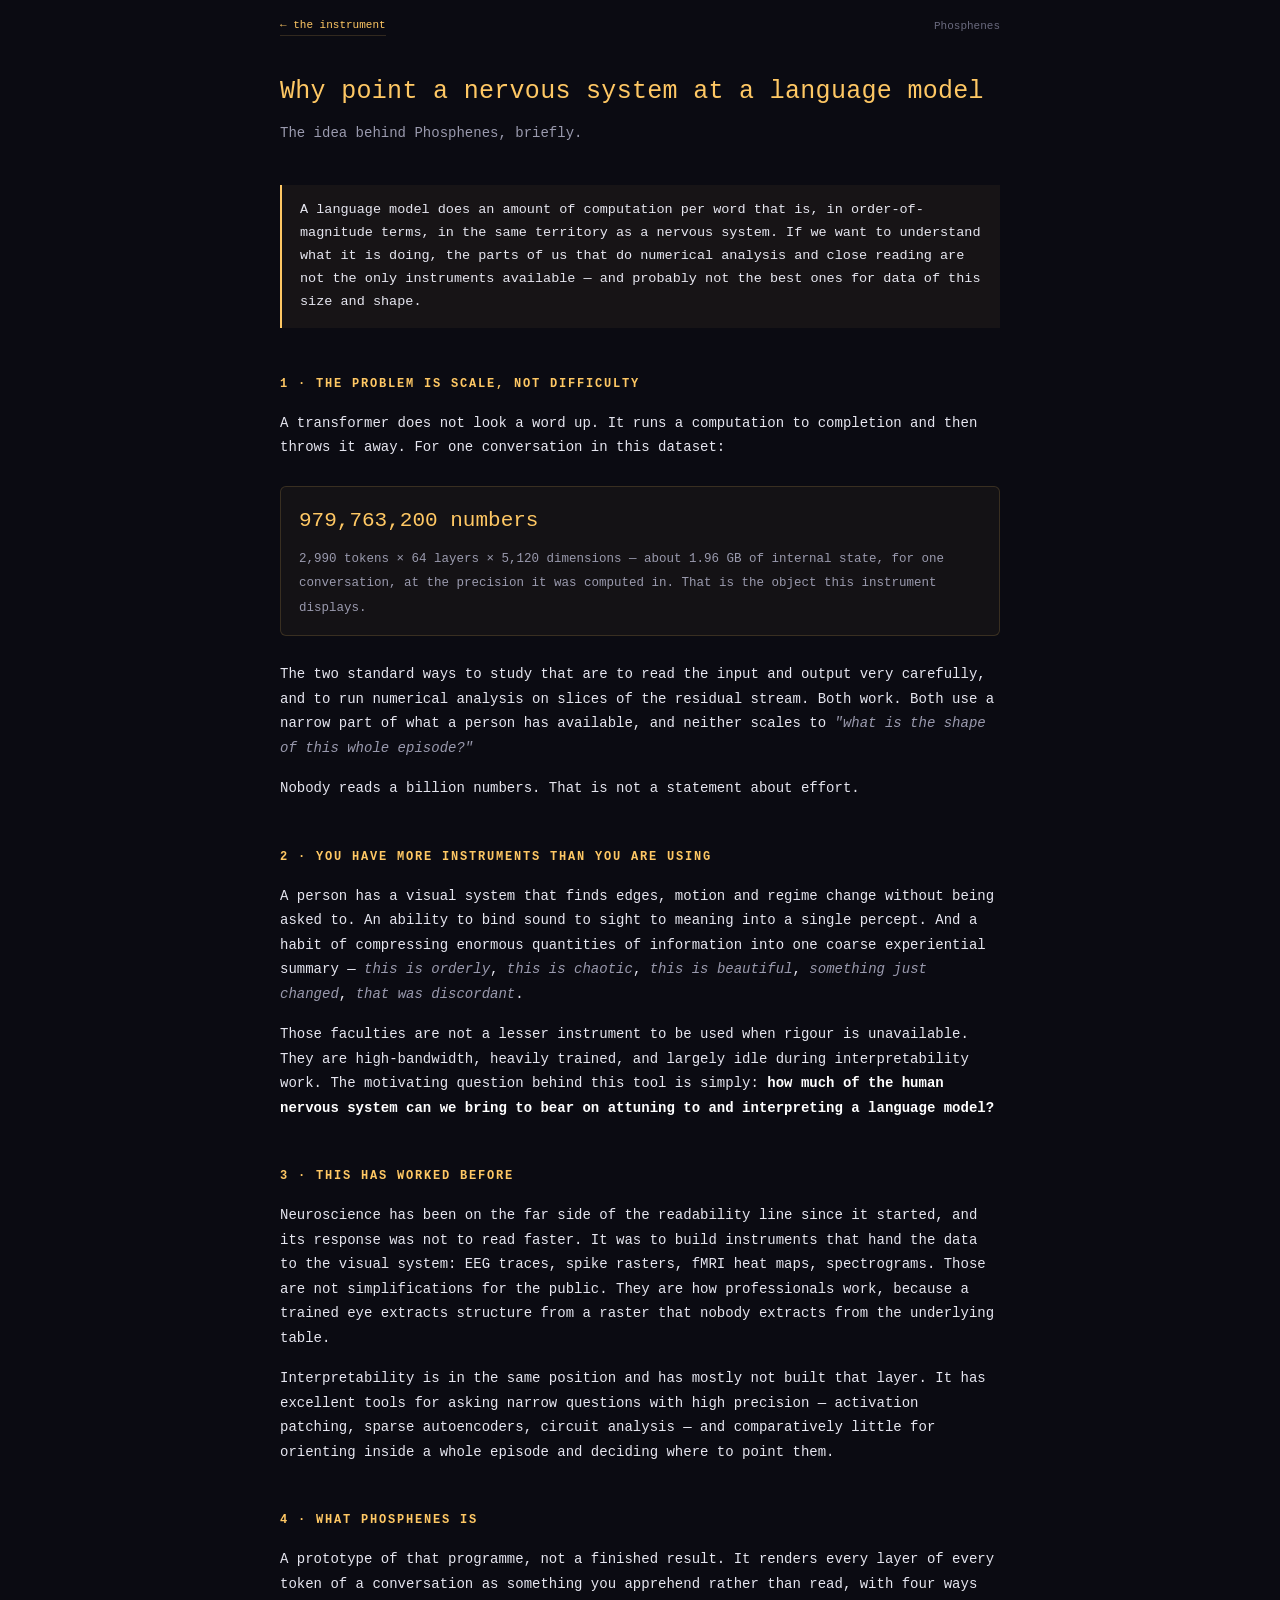
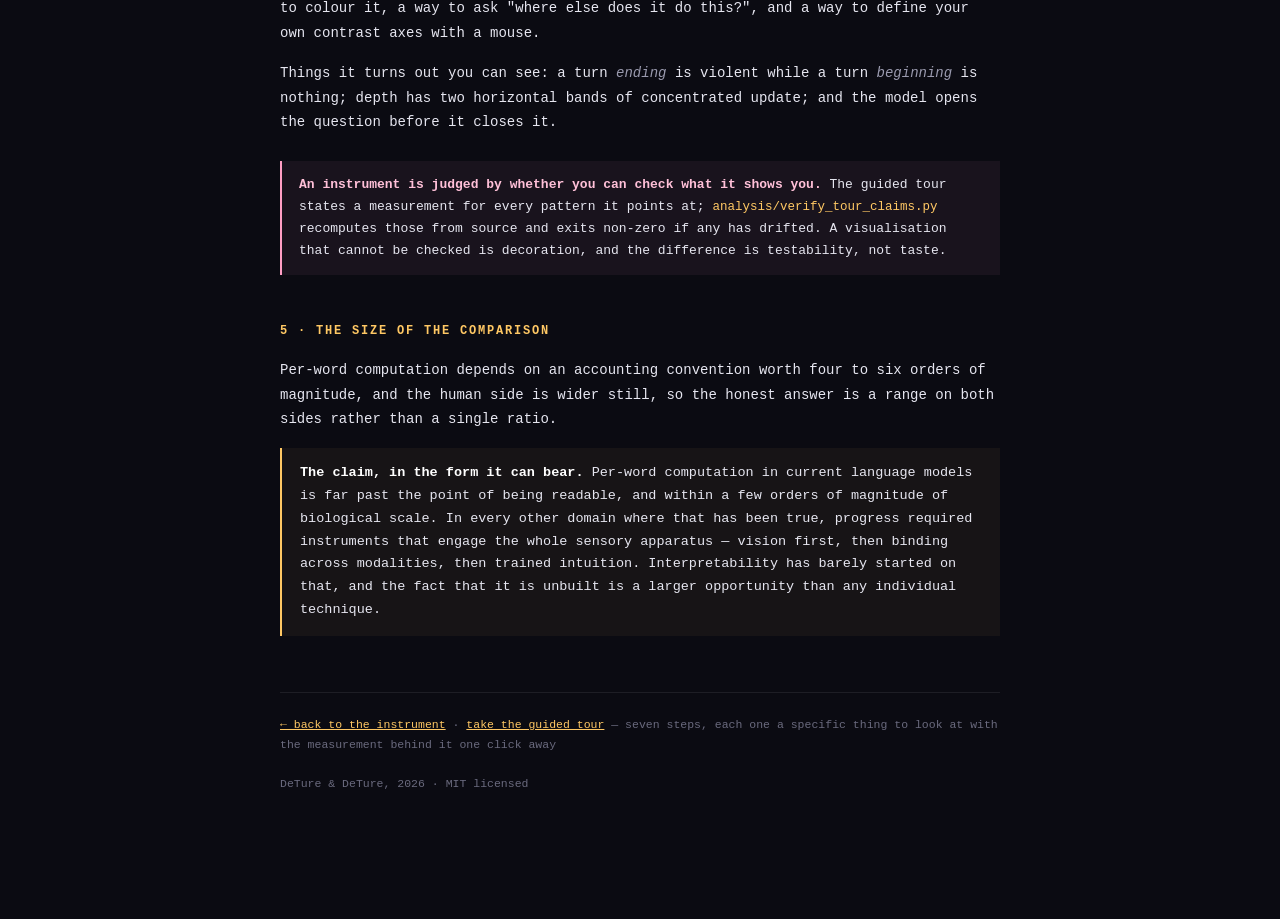
==== commit a2f2bccb: "Cut the site and the repo to what a reader actually needs Copy, from Skylar's edits: the cold open i" ====
--- a/web/about.html
+++ b/web/about.html
@@ -202,36 +202,24 @@
 <p>
     Things it turns out you can see: a turn <em>ending</em> is violent while a turn
     <em>beginning</em> is nothing; depth has two horizontal bands of concentrated
-    update; the model opens the question before it closes it; and one forced token
-    separates two otherwise identical runs, permanently, more at the top of the
-    network than the bottom.
+    update; and the model opens the question before it closes it.
 </p>
 
 <div class="warn">
     <b>An instrument is judged by whether you can check what it shows you.</b> The
     guided tour states a measurement for every pattern it points at;
     <code>analysis/verify_tour_claims.py</code> recomputes those from source and
-    exits non-zero if any has drifted. The divergence view self-tests on load and
-    reports failure on screen rather than showing two pictures that merely look
-    alike. A visualisation that cannot be checked is decoration, and the difference
-    is testability, not taste.
-</div>
-
-<h2>5 · If you want the rest</h2>
-
-<ul>
-    <li><b>The compute comparison, worked through with its objections</b> —
-        <code>docs/THESIS.md</code>. Per-word computation depends on an accounting
-        convention worth four to six orders of magnitude, and the human side is
-        wider still, so the honest answer is a range on both sides rather than a
-        single ratio. That document states the conventions and does the arithmetic.</li>
-    <li><b>Where the recordings came from</b>, the prompts and the decoding
-        conditions — <code>docs/PROVENANCE.md</code>.</li>
-    <li><b>Definitions and caveats for every quantity displayed</b> —
-        <code>docs/METRICS.md</code>.</li>
-    <li><b>A finding this project got wrong, and how</b> —
-        <code>analysis/README.md</code>.</li>
-</ul>
+    exits non-zero if any has drifted. A visualisation that cannot be checked is
+    decoration, and the difference is testability, not taste.
+</div>
+
+<h2>5 · The size of the comparison</h2>
+
+<p>
+    Per-word computation depends on an accounting convention worth
+    four to six orders of magnitude, and the human side is wider still,
+    so the honest answer is a range on both sides rather than a single ratio.
+</p>
 
 <div class="lede">
     <b>The claim, in the form it can bear.</b> Per-word computation in current
@@ -245,7 +233,7 @@
 
 <footer>
     <a href="index.html">← back to the instrument</a> ·
-    <a href="index.html">take the guided tour</a> — eight steps, each one a specific
+    <a href="index.html">take the guided tour</a> — seven steps, each one a specific
     thing to look at with the measurement behind it one click away
     <br><br>
     DeTure &amp; DeTure, 2026 · MIT licensed
